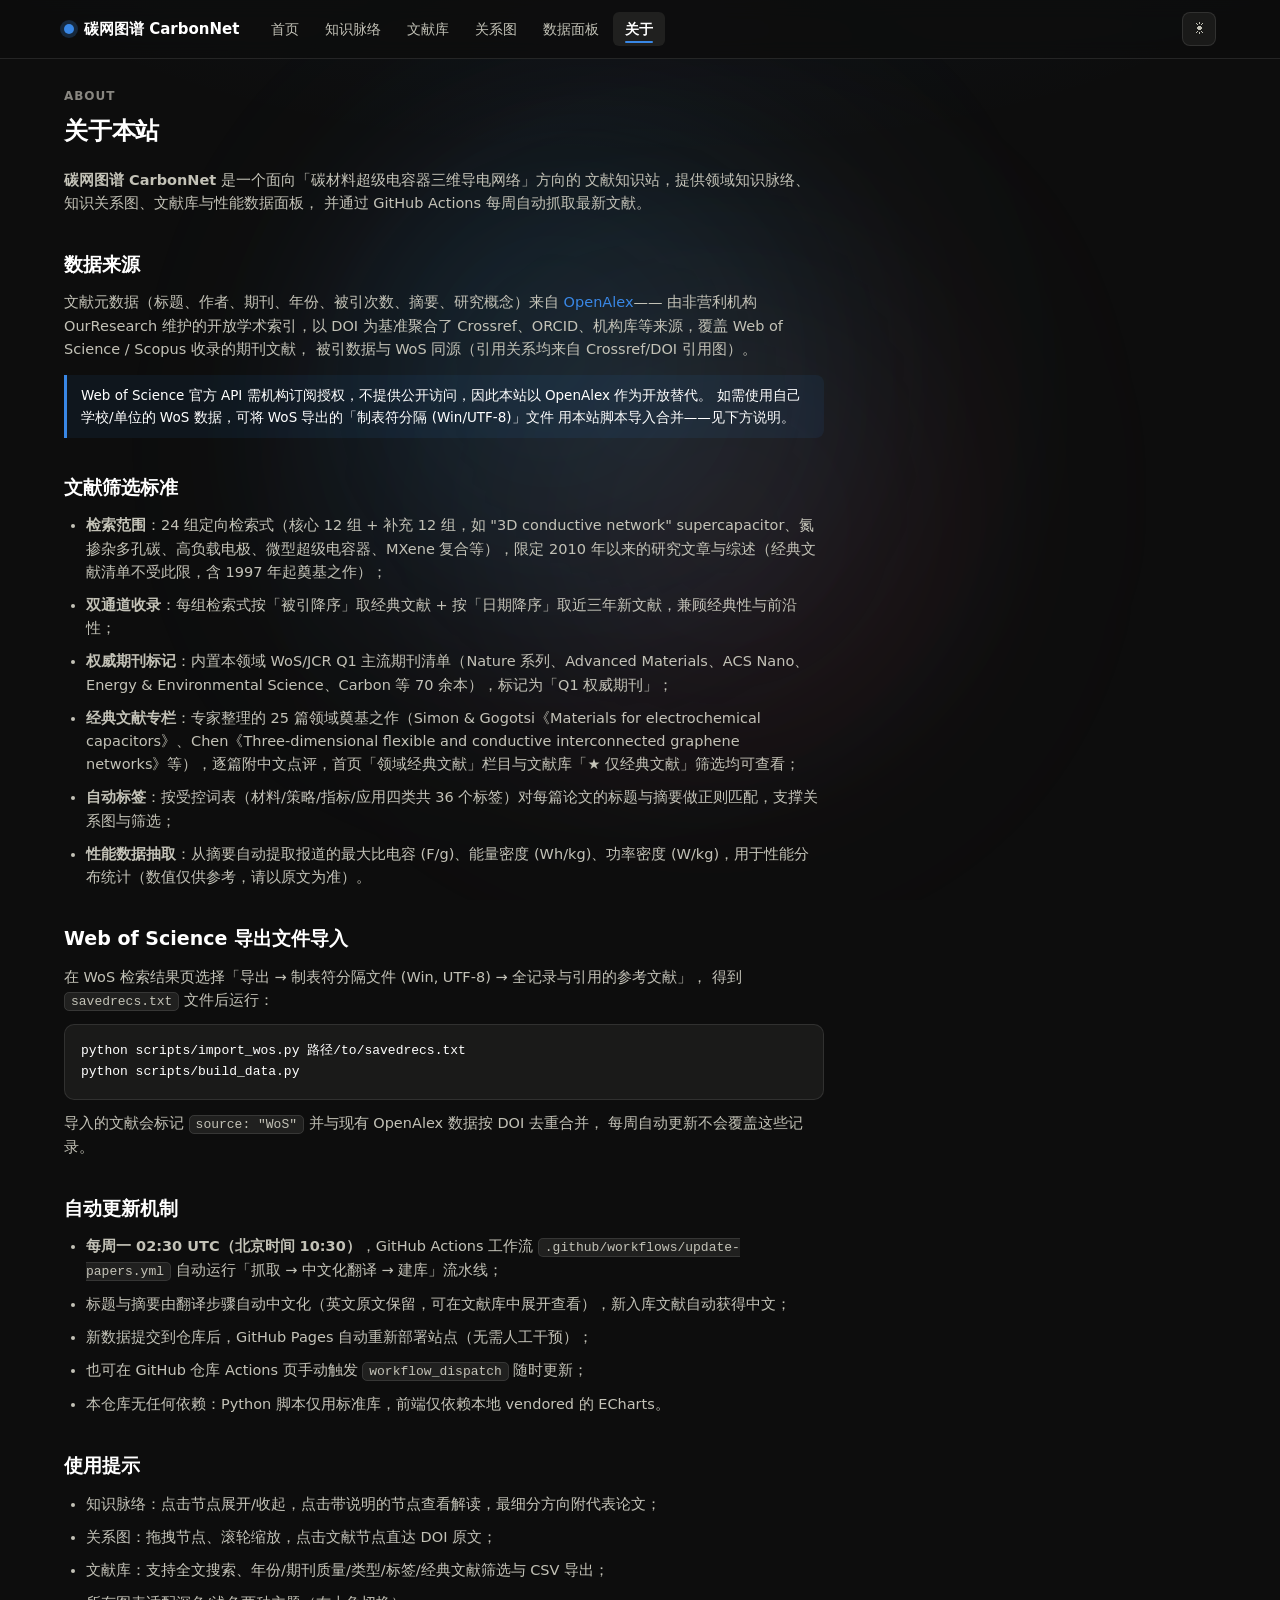
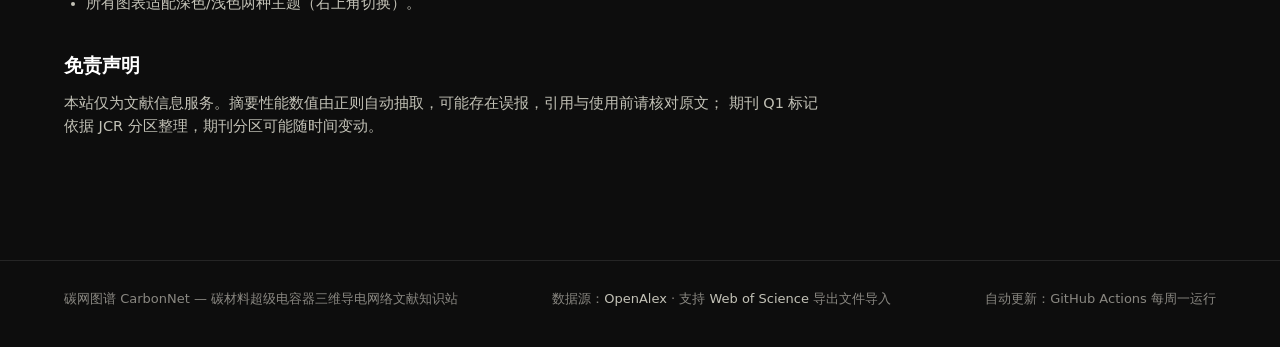
==== about.html @ 8c656de4 "关系图拖拽流畅化 + 卡片悬浮跟随动效（v=4） - graph: 关闭更新过渡动画、高分屏 DPR 上限 1.75、拖拽时暂停   背景光斑动画并提高力导向阻尼，消除拖拽迟滞 - 卡片（导航/论文/" ====
<!DOCTYPE html>
<html lang="zh-CN" data-theme="dark">
<head>
  <meta charset="UTF-8">
  <meta name="viewport" content="width=device-width, initial-scale=1.0">
  <title>关于 · 碳网图谱 CarbonNet</title>
  <meta name="description" content="碳网图谱数据来源、文献筛选标准、Web of Science 导入方法与自动更新机制说明。">
  <link rel="stylesheet" href="assets/css/style.css?v=4">
  <link rel="icon" href="data:image/svg+xml,<svg xmlns='http://www.w3.org/2000/svg' viewBox='0 0 100 100'><circle cx='50' cy='50' r='42' fill='%233987e5'/><circle cx='30' cy='38' r='10' fill='%23fff'/><circle cx='62' cy='58' r='10' fill='%23fff'/></svg>">
</head>
<body data-page="about">

  <main class="container">
    <section class="section" style="padding-top:28px">
      <div class="prose">
        <h1 class="section-title" style="font-size:24px;margin-bottom:18px"><span class="kicker">About</span>关于本站</h1>

        <p>
          <strong>碳网图谱 CarbonNet</strong> 是一个面向「碳材料超级电容器三维导电网络」方向的
          文献知识站，提供领域知识脉络、知识关系图、文献库与性能数据面板，
          并通过 GitHub Actions 每周自动抓取最新文献。
        </p>

        <h2>数据来源</h2>
        <p>
          文献元数据（标题、作者、期刊、年份、被引次数、摘要、研究概念）来自
          <a href="https://openalex.org" target="_blank" rel="noopener">OpenAlex</a>——
          由非营利机构 OurResearch 维护的开放学术索引，以 DOI 为基准聚合了
          Crossref、ORCID、机构库等来源，覆盖 Web of Science / Scopus 收录的期刊文献，
          被引数据与 WoS 同源（引用关系均来自 Crossref/DOI 引用图）。
        </p>
        <div class="note">
          Web of Science 官方 API 需机构订阅授权，不提供公开访问，因此本站以 OpenAlex 作为开放替代。
          如需使用自己学校/单位的 WoS 数据，可将 WoS 导出的「制表符分隔 (Win/UTF-8)」文件
          用本站脚本导入合并——见下方说明。
        </div>

        <h2>文献筛选标准</h2>
        <ul>
          <li><strong>检索范围</strong>：24 组定向检索式（核心 12 组 + 补充 12 组，如 "3D conductive network" supercapacitor、氮掺杂多孔碳、高负载电极、微型超级电容器、MXene 复合等），限定 2010 年以来的研究文章与综述（经典文献清单不受此限，含 1997 年起奠基之作）；</li>
          <li><strong>双通道收录</strong>：每组检索式按「被引降序」取经典文献 + 按「日期降序」取近三年新文献，兼顾经典性与前沿性；</li>
          <li><strong>权威期刊标记</strong>：内置本领域 WoS/JCR Q1 主流期刊清单（Nature 系列、Advanced Materials、ACS Nano、Energy & Environmental Science、Carbon 等 70 余本），标记为「Q1 权威期刊」；</li>
          <li><strong>经典文献专栏</strong>：专家整理的 25 篇领域奠基之作（Simon &amp; Gogotsi《Materials for electrochemical capacitors》、Chen《Three-dimensional flexible and conductive interconnected graphene networks》等），逐篇附中文点评，首页「领域经典文献」栏目与文献库「★ 仅经典文献」筛选均可查看；</li>
          <li><strong>自动标签</strong>：按受控词表（材料/策略/指标/应用四类共 36 个标签）对每篇论文的标题与摘要做正则匹配，支撑关系图与筛选；</li>
          <li><strong>性能数据抽取</strong>：从摘要自动提取报道的最大比电容 (F/g)、能量密度 (Wh/kg)、功率密度 (W/kg)，用于性能分布统计（数值仅供参考，请以原文为准）。</li>
        </ul>

        <h2>Web of Science 导出文件导入</h2>
        <p>
          在 WoS 检索结果页选择「导出 → 制表符分隔文件 (Win, UTF-8) → 全记录与引用的参考文献」，
          得到 <code>savedrecs.txt</code> 文件后运行：
        </p>
        <pre><code>python scripts/import_wos.py 路径/to/savedrecs.txt
python scripts/build_data.py</code></pre>
        <p>
          导入的文献会标记 <code>source: "WoS"</code> 并与现有 OpenAlex 数据按 DOI 去重合并，
          每周自动更新不会覆盖这些记录。
        </p>

        <h2>自动更新机制</h2>
        <ul>
          <li><strong>每周一 02:30 UTC（北京时间 10:30）</strong>，GitHub Actions 工作流
            <code>.github/workflows/update-papers.yml</code> 自动运行「抓取 → 中文化翻译 → 建库」流水线；</li>
          <li>标题与摘要由翻译步骤自动中文化（英文原文保留，可在文献库中展开查看），新入库文献自动获得中文；</li>
          <li>新数据提交到仓库后，GitHub Pages 自动重新部署站点（无需人工干预）；</li>
          <li>也可在 GitHub 仓库 Actions 页手动触发 <code>workflow_dispatch</code> 随时更新；</li>
          <li>本仓库无任何依赖：Python 脚本仅用标准库，前端仅依赖本地 vendored 的 ECharts。</li>
        </ul>

        <h2>使用提示</h2>
        <ul>
          <li>知识脉络：点击节点展开/收起，点击带说明的节点查看解读，最细分方向附代表论文；</li>
          <li>关系图：拖拽节点、滚轮缩放，点击文献节点直达 DOI 原文；</li>
          <li>文献库：支持全文搜索、年份/期刊质量/类型/标签/经典文献筛选与 CSV 导出；</li>
          <li>所有图表适配深色/浅色两种主题（右上角切换）。</li>
        </ul>

        <h2>免责声明</h2>
        <p>
          本站仅为文献信息服务。摘要性能数值由正则自动抽取，可能存在误报，引用与使用前请核对原文；
          期刊 Q1 标记依据 JCR 分区整理，期刊分区可能随时间变动。
        </p>
      </div>
    </section>
  </main>

  <script src="assets/vendor/echarts.min.js"></script>
  <script src="assets/js/site.js?v=4"></script>
</body>
</html>
---- assets/css/style.css ----
/* ============================================================
   碳材料超级电容器三维导电网络 · 设计系统
   令牌来源：dataviz skill 参考调色板（已验证 CVD/对比度达标）
   ============================================================ */

:root,
:root[data-theme="dark"] {
  color-scheme: dark;
  /* 表面与墨水 */
  --page: #0d0d0d;
  --surface-1: #1a1a19;
  --surface-2: #20201f;
  --ink: #ffffff;
  --ink-2: #c3c2b7;
  --muted: #898781;
  --grid: #2c2c2a;
  --baseline: #383835;
  --border: rgba(255, 255, 255, 0.10);
  --border-strong: rgba(255, 255, 255, 0.16);
  /* 分类色（8 槽，深色列） */
  --s1: #3987e5; --s2: #d95926; --s3: #199e70; --s4: #c98500;
  --s5: #d55181; --s6: #008300; --s7: #9085e9; --s8: #e66767;
  /* 顺序色阶（蓝，深色模式浅=小值） */
  --seq-100: #cde2fb; --seq-250: #86b6ef; --seq-300: #6da7ec;
  --seq-350: #5598e7; --seq-400: #3987e5; --seq-500: #256abf;
  --seq-600: #184f95; --seq-700: #0d366b;
  /* 状态色 */
  --good: #0ca30c; --warning: #fab219; --serious: #ec835a; --critical: #d03b3b;
  --delta-up: #0ca30c;
  /* 强调（琥珀，用于 hero 点缀） */
  --accent: #eda100;
}

:root[data-theme="light"] {
  color-scheme: light;
  --page: #f9f9f7;
  --surface-1: #fcfcfb;
  --surface-2: #f1f1ee;
  --ink: #0b0b0b;
  --ink-2: #52514e;
  --muted: #6f6e69; /* 深一档保证 4.5:1（原 #898781 仅 3.7:1） */
  --grid: #e1e0d9;
  --baseline: #c3c2b7;
  --border: rgba(11, 11, 11, 0.10);
  --border-strong: rgba(11, 11, 11, 0.18);
  /* 分类色（浅色列） */
  --s1: #2a78d6; --s2: #eb6834; --s3: #1baf7a; --s4: #eda100;
  --s5: #e87ba4; --s6: #008300; --s7: #4a3aa7; --s8: #e34948;
  /* 顺序色阶（蓝，浅色模式浅=小值） */
  --seq-100: #cde2fb; --seq-250: #86b6ef; --seq-300: #6da7ec;
  --seq-350: #5598e7; --seq-400: #2a78d6; --seq-500: #256abf;
  --seq-600: #184f95; --seq-700: #0d366b;
  /* 状态色（固定不换） */
  --good: #0ca30c; --warning: #fab219; --serious: #ec835a; --critical: #d03b3b;
  --delta-up: #006300;
  --accent: #eda100;
}

/* ---------- 基础 ---------- */
* { box-sizing: border-box; margin: 0; padding: 0; }

html { scroll-behavior: smooth; }

body {
  font-family: system-ui, -apple-system, "Segoe UI", "Microsoft YaHei",
    "PingFang SC", "Noto Sans SC", sans-serif;
  background: var(--page);
  color: var(--ink);
  line-height: 1.6;
  font-size: 15px;
  -webkit-font-smoothing: antialiased;
  /* 顶部氛围光晕 */
  background-image: radial-gradient(1100px 480px at 50% -180px,
    color-mix(in srgb, var(--s1) 8%, transparent), transparent 70%);
  background-repeat: no-repeat;
}

a { color: var(--s1); text-decoration: none; }
a:hover { text-decoration: underline; }

.container { max-width: 1200px; margin: 0 auto; padding: 0 24px; }

/* ---------- 顶栏 ---------- */
.site-header {
  position: sticky; top: 0; z-index: 100;
  background: color-mix(in srgb, var(--page) 86%, transparent);
  backdrop-filter: blur(10px);
  border-bottom: 1px solid var(--border);
}
.header-inner {
  max-width: 1200px; margin: 0 auto; padding: 0 24px;
  display: flex; align-items: center; gap: 20px; height: 58px;
}
.brand {
  display: flex; align-items: center; gap: 10px;
  font-weight: 600; font-size: 15px; color: var(--ink);
  white-space: nowrap;
}
.brand:hover { text-decoration: none; }
.brand-dot {
  width: 10px; height: 10px; border-radius: 50%;
  background: var(--s1);
  box-shadow: 0 0 0 4px color-mix(in srgb, var(--s1) 22%, transparent);
}
.nav { display: flex; gap: 2px; flex: 1; }
.nav a {
  padding: 6px 12px; border-radius: 6px;
  color: var(--ink-2); font-size: 14px; white-space: nowrap;
  transition: background .15s ease, color .15s ease;
}
.nav a:hover { background: var(--surface-2); color: var(--ink); text-decoration: none; }
.nav a.active { color: var(--ink); background: var(--surface-2); font-weight: 600; }
.theme-btn {
  flex-shrink: 0; width: 34px; height: 34px; border-radius: 8px;
  border: 1px solid var(--border); background: var(--surface-1);
  color: var(--ink-2); cursor: pointer; font-size: 16px; line-height: 1;
  transition: transform .25s ease, border-color .15s ease, color .15s ease;
}
.theme-btn:hover { border-color: var(--border-strong); color: var(--ink); }
.theme-btn:active { transform: rotate(90deg) scale(0.92); }

/* ---------- 页脚 ---------- */
.site-footer {
  margin-top: 72px; padding: 28px 0 40px;
  border-top: 1px solid var(--border);
  color: var(--muted); font-size: 13px;
}
.site-footer .container { display: flex; flex-wrap: wrap; gap: 12px 32px; justify-content: space-between; }
.site-footer a { color: var(--ink-2); }

/* ---------- Hero ---------- */
.hero { position: relative; padding: 72px 0 40px; }
/* 背景粒子网络画布（"碳网"意象），垫在内容之下 */
#hero-canvas {
  position: absolute; inset: 0; width: 100%; height: 100%;
  pointer-events: none; opacity: 0.6;
}
:root[data-theme="light"] #hero-canvas { opacity: 0.45; }
.hero > :not(#hero-canvas) { position: relative; z-index: 1; }
.hero-eyebrow {
  display: inline-flex; align-items: center; gap: 8px;
  font-size: 13px; color: var(--s1);
  border: 1px solid color-mix(in srgb, var(--s1) 35%, transparent);
  border-radius: 999px; padding: 4px 14px; margin-bottom: 20px;
}
.hero h1 {
  font-size: clamp(30px, 5vw, 46px);
  font-weight: 700; line-height: 1.25; letter-spacing: -0.01em;
  max-width: 860px;
}
.hero h1 .accent { color: var(--s1); }
.hero-sub {
  margin-top: 18px; max-width: 720px;
  color: var(--ink-2); font-size: 16px;
}
.hero-actions { margin-top: 28px; display: flex; gap: 12px; flex-wrap: wrap; }
.updated-at { color: var(--muted); font-size: 13px; margin-top: 22px; }

/* ---------- 按钮 ---------- */
.btn {
  display: inline-flex; align-items: center; gap: 8px;
  padding: 9px 18px; border-radius: 8px; font-size: 14px; font-weight: 500;
  border: 1px solid var(--border-strong); background: var(--surface-1);
  color: var(--ink); cursor: pointer;
  transition: background .15s ease, border-color .15s ease,
    transform .15s ease, box-shadow .2s ease;
}
.btn:hover { background: var(--surface-2); text-decoration: none; transform: translateY(-1px); }
.btn:active { transform: translateY(0); }
.btn-primary { background: var(--s1); border-color: var(--s1); color: #fff; }
.btn-primary:hover {
  background: color-mix(in srgb, var(--s1) 88%, #000);
  box-shadow: 0 6px 18px -6px color-mix(in srgb, var(--s1) 55%, transparent);
}

/* ---------- 布局 ---------- */
.section { padding: 40px 0; }
.section-head { display: flex; align-items: baseline; justify-content: space-between; gap: 16px; margin-bottom: 18px; flex-wrap: wrap; }
.section-title { font-size: 20px; font-weight: 700; letter-spacing: -0.01em; }
.section-title .kicker {
  display: block; font-size: 12px; font-weight: 600; letter-spacing: 0.08em;
  text-transform: uppercase; color: var(--muted); margin-bottom: 6px;
}
.section-note { color: var(--muted); font-size: 13px; }
.grid-2 { display: grid; grid-template-columns: repeat(2, 1fr); gap: 20px; }
.grid-3 { display: grid; grid-template-columns: repeat(3, 1fr); gap: 20px; }
@media (max-width: 900px) { .grid-2, .grid-3 { grid-template-columns: 1fr; } }

/* ---------- 卡片 ---------- */
.card {
  background: var(--surface-1);
  border: 1px solid var(--border);
  border-radius: 10px;
  padding: 22px;
  transition: transform .18s ease, border-color .18s ease, box-shadow .22s ease;
}
.card:hover {
  border-color: var(--border-strong);
  transform: translateY(-3px);
  box-shadow: 0 10px 28px -14px rgba(0, 0, 0, 0.45);
}
:root[data-theme="light"] .card:hover {
  box-shadow: 0 10px 28px -16px rgba(11, 11, 11, 0.2);
}
.card h3 { font-size: 16px; font-weight: 600; margin-bottom: 8px; }
.card p { color: var(--ink-2); font-size: 14px; }

/* ---------- KPI 统计块 ---------- */
.kpi-row { display: grid; grid-template-columns: repeat(4, 1fr); gap: 16px; }
@media (max-width: 900px) { .kpi-row { grid-template-columns: repeat(2, 1fr); } }
.kpi {
  background: var(--surface-1);
  border: 1px solid var(--border);
  border-radius: 10px; padding: 18px 20px;
  transition: transform .18s ease, border-color .18s ease, box-shadow .22s ease;
}
.kpi:hover {
  border-color: var(--border-strong);
  transform: translateY(-3px);
  box-shadow: 0 10px 28px -14px rgba(0, 0, 0, 0.45);
}
:root[data-theme="light"] .kpi:hover {
  box-shadow: 0 10px 28px -16px rgba(11, 11, 11, 0.2);
}
.kpi-label { font-size: 12.5px; color: var(--muted); }
.kpi-value {
  font-size: 30px; font-weight: 650; letter-spacing: -0.02em;
  margin-top: 6px; font-variant-numeric: tabular-nums;
}
.kpi-delta { font-size: 12.5px; color: var(--muted); margin-top: 4px; }

/* ---------- 徽章 / 标签 ---------- */
.badge {
  display: inline-flex; align-items: center; gap: 6px;
  font-size: 12px; font-weight: 500;
  border-radius: 6px; padding: 2px 8px;
  border: 1px solid var(--border); color: var(--ink-2);
  white-space: nowrap;
}
.badge-q1 { color: var(--good); border-color: color-mix(in srgb, var(--good) 40%, transparent); }
.badge-review { color: var(--s5); border-color: color-mix(in srgb, var(--s5) 40%, transparent); }
.badge-oa { color: var(--s3); border-color: color-mix(in srgb, var(--s3) 40%, transparent); }
.tag {
  display: inline-flex; align-items: center;
  font-size: 12px; border-radius: 999px;
  padding: 2px 10px; margin: 0 4px 4px 0;
  border: 1px solid var(--border); color: var(--ink-2);
  cursor: pointer;
}
.tag:hover { border-color: var(--border-strong); color: var(--ink); }
.tag-dot { width: 7px; height: 7px; border-radius: 50%; margin-right: 6px; flex-shrink: 0; }

/* ---------- 表格 ---------- */
.table-wrap { overflow-x: auto; }
table.data-table {
  width: 100%; border-collapse: collapse; font-size: 13.5px;
}
.data-table th {
  text-align: left; font-weight: 600; color: var(--muted);
  font-size: 12px; text-transform: uppercase; letter-spacing: 0.05em;
  padding: 10px 12px; border-bottom: 1px solid var(--baseline);
  white-space: nowrap;
}
.data-table td {
  padding: 11px 12px; border-bottom: 1px solid var(--grid);
  vertical-align: top;
}
.data-table tr:hover td { background: var(--surface-2); }
.data-table .num { font-variant-numeric: tabular-nums; text-align: right; white-space: nowrap; }
.data-table th.num { text-align: right; }
.sortable { cursor: pointer; user-select: none; }
.sortable:hover { color: var(--ink); }
.sortable .arrow { font-size: 10px; color: var(--s1); }

/* ---------- 筛选行 ---------- */
.filter-row {
  display: flex; flex-wrap: wrap; gap: 10px; align-items: center;
  padding: 14px 16px; margin-bottom: 18px;
  background: var(--surface-1); border: 1px solid var(--border); border-radius: 10px;
}
.filter-row input[type="search"], .filter-row select {
  background: var(--surface-2); color: var(--ink);
  border: 1px solid var(--border); border-radius: 8px;
  padding: 8px 12px; font-size: 14px; font-family: inherit;
}
.filter-row input[type="search"] { min-width: 220px; flex: 1; }
.filter-row select { cursor: pointer; }
.filter-row input:focus, .filter-row select:focus {
  outline: 2px solid color-mix(in srgb, var(--s1) 55%, transparent);
  outline-offset: 1px; border-color: transparent;
}
.filter-count { color: var(--muted); font-size: 13px; margin-left: auto; }

/* ---------- 论文卡片 ---------- */
.paper-card {
  background: var(--surface-1);
  border: 1px solid var(--border);
  border-radius: 10px; padding: 18px 20px;
  animation: fade-up .5s cubic-bezier(.22,.61,.36,1) both;
  transition: transform .18s ease, border-color .18s ease, box-shadow .22s ease;
}
.paper-card:hover {
  border-color: var(--border-strong);
  transform: translateY(-2px);
  box-shadow: 0 10px 28px -14px rgba(0, 0, 0, 0.45);
}
:root[data-theme="light"] .paper-card:hover {
  box-shadow: 0 10px 28px -16px rgba(11, 11, 11, 0.2);
}
.paper-card + .paper-card { margin-top: 14px; }
.paper-title { font-size: 15.5px; font-weight: 600; line-height: 1.45; }
.paper-title a { color: var(--ink); }
.paper-title a:hover { color: var(--s1); }
.paper-meta {
  display: flex; flex-wrap: wrap; gap: 6px 16px; align-items: center;
  margin-top: 8px; color: var(--muted); font-size: 13px;
}
.paper-abstract {
  margin-top: 10px; color: var(--ink-2); font-size: 13.5px;
  display: -webkit-box; -webkit-line-clamp: 2; -webkit-box-orient: vertical; overflow: hidden;
}
.paper-tags { margin-top: 10px; }

/* ---------- 经典文献卡片 ---------- */
.badge-classic { color: var(--s4); border-color: color-mix(in srgb, var(--s4) 40%, transparent); }
.classic-card {
  background: var(--surface-1);
  border: 1px solid var(--border);
  border-left: 3px solid var(--s4);
  border-radius: 10px; padding: 16px 18px;
  display: flex; flex-direction: column; gap: 8px;
  animation: fade-up .5s cubic-bezier(.22,.61,.36,1) both;
  transition: transform .18s ease, border-color .18s ease, box-shadow .22s ease;
}
.classic-card:hover {
  border-color: var(--border-strong);
  transform: translateY(-2px);
  box-shadow: 0 10px 28px -14px rgba(0, 0, 0, 0.45);
}
:root[data-theme="light"] .classic-card:hover {
  box-shadow: 0 10px 28px -16px rgba(11, 11, 11, 0.2);
}
.classic-note {
  color: var(--ink-2); font-size: 13px; line-height: 1.7;
}
.classic-note .cite {
  color: var(--muted); font-size: 12.5px; margin-top: 4px;
  font-variant-numeric: tabular-nums;
}

/* 窄屏：导航可横向滚动，避免挤压溢出 */
@media (max-width: 720px) {
  .header-inner { gap: 10px; }
  .nav { overflow-x: auto; -webkit-overflow-scrolling: touch; scrollbar-width: none; }
  .nav::-webkit-scrollbar { display: none; }
  .brand span.brand-text { display: none; }
}

/* ---------- 入场动效（site.js 按视口位置添加对应类） ---------- */
@keyframes fade-up {
  from { opacity: 0; transform: translateY(16px); }
  to   { opacity: 1; transform: translateY(0); }
}
.fade-up { animation: fade-up .6s cubic-bezier(.22,.61,.36,1) both; }
/* 首屏外元素：滚动进入时淡入 */
.io-hide { opacity: 0; transform: translateY(16px); }
.io-in {
  opacity: 1; transform: translateY(0);
  transition: opacity .55s cubic-bezier(.22,.61,.36,1),
              transform .55s cubic-bezier(.22,.61,.36,1);
}
/* 品牌圆点呼吸光晕 */
@keyframes brand-pulse {
  0%, 100% { box-shadow: 0 0 0 4px color-mix(in srgb, var(--s1) 22%, transparent); }
  50%      { box-shadow: 0 0 0 7px color-mix(in srgb, var(--s1) 10%, transparent); }
}
.brand-dot { animation: brand-pulse 3.2s ease-in-out infinite; }

/* 减少动效偏好：禁用图表动画 */
@media (prefers-reduced-motion: reduce) {
  * { animation-duration: 0.01ms !important; transition-duration: 0.01ms !important; }
}

/* ---------- 图表容器 ---------- */
.chart { width: 100%; }
.chart-lg { height: 560px; }
.chart-md { height: 380px; }
.chart-sm { height: 280px; }
.chart-card {
  background: var(--surface-1);
  border: 1px solid var(--border); border-radius: 10px;
  padding: 18px 20px 12px;
}
.chart-card .chart-title { font-size: 15px; font-weight: 600; margin-bottom: 4px; }
.chart-card .chart-sub { color: var(--muted); font-size: 12.5px; margin-bottom: 10px; }
.chart-card .chart-note { color: var(--muted); font-size: 12px; padding-top: 8px; border-top: 1px solid var(--grid); margin-top: 8px; }

/* ---------- 知识脉络页 ---------- */
.mindmap-wrap {
  position: relative;
  background: var(--surface-1);
  border: 1px solid var(--border); border-radius: 10px;
  overflow: hidden;
}
#mindmap { width: 100%; height: calc(100vh - 220px); min-height: 560px; }
.mindmap-hint {
  position: absolute; left: 14px; bottom: 12px;
  color: var(--muted); font-size: 12px; pointer-events: none;
}
.node-detail-panel {
  position: absolute; right: 14px; top: 14px; width: 340px; max-width: 82%;
  max-height: calc(100% - 28px); overflow-y: auto;
  background: color-mix(in srgb, var(--surface-1) 92%, transparent);
  backdrop-filter: blur(8px);
  border: 1px solid var(--border-strong); border-radius: 10px;
  padding: 16px; font-size: 13.5px; display: none;
  animation: fade-up .28s cubic-bezier(.22,.61,.36,1) both;
}
.node-detail-panel h4 { font-size: 15px; margin-bottom: 2px; }
.node-detail-panel .en { color: var(--s1); font-size: 12.5px; margin-bottom: 8px; }
.node-detail-panel p { color: var(--ink-2); }
.detail-heading {
  font-size: 12px; font-weight: 700; letter-spacing: .05em;
  color: var(--muted); margin: 12px 0 8px;
  border-top: 1px solid var(--grid); padding-top: 10px;
}
.detail-paper + .detail-paper { margin-top: 10px; }
.detail-paper a {
  display: block; color: var(--ink); font-size: 13px;
  line-height: 1.5; font-weight: 500;
}
.detail-paper a:hover { color: var(--s1); }
.detail-paper-meta {
  color: var(--muted); font-size: 12px; margin-top: 2px;
  font-variant-numeric: tabular-nums;
}

/* ---------- 关于页 ---------- */
.prose { max-width: 760px; }
.prose h2 { font-size: 19px; margin: 34px 0 12px; }
.prose p, .prose li { color: var(--ink-2); font-size: 14.5px; margin-bottom: 10px; }
.prose ul, .prose ol { padding-left: 22px; }
.prose code {
  font-family: ui-monospace, "Cascadia Code", Consolas, monospace;
  font-size: 13px; background: var(--surface-2);
  border: 1px solid var(--border); border-radius: 5px; padding: 1px 6px;
}
.prose pre {
  background: var(--surface-1); border: 1px solid var(--border);
  border-radius: 10px; padding: 16px; overflow-x: auto;
  font-size: 13px; margin: 12px 0;
}
.prose pre code { background: none; border: none; padding: 0; }
.prose .note {
  border-left: 3px solid var(--s1); padding: 10px 14px;
  background: color-mix(in srgb, var(--s1) 8%, transparent);
  border-radius: 0 8px 8px 0; font-size: 13.5px; margin: 14px 0;
}

/* ---------- 其他 ---------- */
.pagination { display: flex; gap: 8px; justify-content: center; margin-top: 24px; flex-wrap: wrap; }
.pagination button {
  min-width: 36px; padding: 7px 12px; border-radius: 8px; font-size: 14px;
  border: 1px solid var(--border); background: var(--surface-1);
  color: var(--ink); cursor: pointer;
}
.pagination button.active { background: var(--s1); border-color: var(--s1); color: #fff; }
.pagination button:disabled { opacity: 0.4; cursor: default; }
.pagination button:not(:disabled):hover { background: var(--surface-2); }
.pagination button.active:hover { background: var(--s1); }

.empty-state { text-align: center; color: var(--muted); padding: 48px 0; }

.hidden { display: none !important; }
.muted { color: var(--muted); }
.mt-8 { margin-top: 8px; } .mt-16 { margin-top: 16px; } .mt-24 { margin-top: 24px; }

::selection { background: color-mix(in srgb, var(--s1) 35%, transparent); }

/* 滚动条 */
::-webkit-scrollbar { width: 10px; height: 10px; }
::-webkit-scrollbar-thumb { background: var(--baseline); border-radius: 6px; }
::-webkit-scrollbar-track { background: transparent; }

/* ---------- AI 文献助手 ---------- */
.ai-panel {
  background: var(--surface-1);
  border: 1px solid var(--border);
  border-radius: 10px;
  margin-bottom: 18px;
  overflow: hidden;
}
.ai-head {
  display: flex; align-items: center; gap: 10px; flex-wrap: wrap;
  padding: 14px 18px;
}
.ai-title { font-weight: 650; font-size: 15px; letter-spacing: -0.01em; }
.ai-status { color: var(--muted); font-size: 12.5px; }
.ai-settings-box {
  padding: 14px 18px; background: var(--surface-2);
  border-bottom: 1px solid var(--border);
}
.ai-settings-row { display: flex; gap: 10px; flex-wrap: wrap; align-items: center; }
.ai-settings-box label { font-size: 13px; color: var(--ink-2); }
.ai-settings-box input[type="password"], .ai-settings-box input[type="text"], .ai-settings-box select {
  background: var(--surface-1); color: var(--ink);
  border: 1px solid var(--border); border-radius: 8px;
  padding: 8px 12px; font-size: 13.5px; font-family: inherit;
}
.ai-settings-box input[type="password"] { flex: 1; min-width: 260px; }
.ai-settings-box input[type="text"] { flex: 1; min-width: 220px; }
.ai-settings-box select { cursor: pointer; }
.ai-settings-box input:focus, .ai-settings-box select:focus {
  outline: 2px solid color-mix(in srgb, var(--s1) 55%, transparent);
  outline-offset: 1px; border-color: transparent;
}
.ai-note { font-size: 12.5px; color: var(--muted); margin-top: 10px; line-height: 1.7; }
.ai-note a { color: var(--ink-2); }
.ai-quick { display: flex; gap: 8px; flex-wrap: wrap; padding: 12px 18px 0; }
.ai-quick button {
  font-size: 12.5px; padding: 4px 12px; border-radius: 999px;
  border: 1px solid var(--border); background: transparent;
  color: var(--ink-2); cursor: pointer; font-family: inherit;
  transition: border-color .15s ease, color .15s ease, background .15s ease;
}
.ai-quick button:hover {
  border-color: var(--border-strong); color: var(--ink); background: var(--surface-2);
}
.ai-chat {
  max-height: 440px; overflow-y: auto;
  padding: 16px 18px 8px;
  display: flex; flex-direction: column; gap: 14px;
}
.ai-msg {
  max-width: 88%; padding: 10px 14px; font-size: 14px; line-height: 1.7;
  overflow-wrap: break-word;
}
.ai-msg-user {
  align-self: flex-end;
  background: var(--s1); color: #fff;
  border-radius: 12px 12px 4px 12px;
}
.ai-msg-ai {
  align-self: flex-start;
  background: var(--surface-2); border: 1px solid var(--border);
  border-radius: 12px 12px 12px 4px;
}
.ai-msg-ai p { margin: 0 0 8px; }
.ai-msg-ai p:last-child { margin-bottom: 0; }
.ai-msg-ai ul, .ai-msg-ai ol { margin: 0 0 8px; padding-left: 20px; }
.ai-msg-ai h4 { font-size: 14px; font-weight: 650; margin: 10px 0 6px; }
.ai-msg-ai h5 { font-size: 13.5px; font-weight: 650; margin: 8px 0 4px; }
.ai-thinking {
  color: var(--muted); font-size: 13px;
  animation: ai-pulse 1.4s ease-in-out infinite;
}
@keyframes ai-pulse { 0%, 100% { opacity: 1; } 50% { opacity: 0.45; } }
.cite-ref {
  background: color-mix(in srgb, var(--s1) 16%, transparent);
  color: var(--s1); border: 0; border-radius: 5px;
  padding: 0 5px; margin: 0 1px; font-size: 11.5px; font-weight: 600;
  cursor: pointer; font-family: inherit; vertical-align: 1px;
}
.cite-ref:hover { background: color-mix(in srgb, var(--s1) 30%, transparent); }
.ai-refs { border-top: 1px solid var(--grid); margin-top: 12px; padding-top: 10px; }
.ai-ref-heading { font-size: 12.5px; font-weight: 650; color: var(--muted); margin-bottom: 8px; }
.ai-ref { display: flex; gap: 10px; padding: 8px 10px; border-radius: 8px; }
.ai-ref + .ai-ref { margin-top: 4px; }
.ai-ref-idx {
  flex-shrink: 0; width: 22px; height: 22px; border-radius: 6px;
  background: color-mix(in srgb, var(--s1) 18%, transparent);
  color: var(--s1); font-size: 12px; font-weight: 650;
  display: inline-flex; align-items: center; justify-content: center;
  font-variant-numeric: tabular-nums;
}
.ai-ref.flash { animation: ai-flash 1.2s ease; }
@keyframes ai-flash {
  0%, 100% { background: transparent; }
  25%, 75% { background: color-mix(in srgb, var(--s1) 22%, transparent); }
}
.ai-input-row {
  display: flex; gap: 10px; align-items: center;
  padding: 12px 18px; border-top: 1px solid var(--border);
}
.ai-input {
  flex: 1; background: var(--surface-2); color: var(--ink);
  border: 1px solid var(--border); border-radius: 8px;
  padding: 10px 14px; font-size: 14px; font-family: inherit;
}
.ai-input:focus {
  outline: 2px solid color-mix(in srgb, var(--s1) 55%, transparent);
  outline-offset: 1px; border-color: transparent;
}
@media (max-width: 720px) {
  .ai-msg { max-width: 96%; }
}

/* ============================================================
   流体动效层
   ------------------------------------------------------------
   1) .fluid-bg        全站流体光晕背景（三个缓慢漂移旋转的色斑，
                       仅 transform 动画，合成器友好；JS 注入）
   2) hero 标题流光     重点词流动渐变文字
   3) 卡片光泽扫过      hover 时一道光泽斜向划过（液体质感）
   4) 导航下划线滑动 / 按钮按压回弹
   ============================================================ */

/* ---------- 全站流体光晕背景 ---------- */
.fluid-bg {
  position: fixed; inset: 0; z-index: -1;
  overflow: hidden; pointer-events: none;
}
.fluid-bg i {
  position: absolute; width: 58vmax; height: 58vmax;
  left: 50%; top: 50%; margin: -29vmax 0 0 -29vmax;
  border-radius: 46% 54% 58% 42% / 52% 44% 56% 48%;
  filter: blur(64px);
  will-change: transform;
}
.fluid-bg i:nth-child(1) {
  background: radial-gradient(circle at 38% 38%, var(--s1) 0%, transparent 62%);
  opacity: 0.15;
  animation: fluid-drift-1 34s ease-in-out infinite alternate;
}
.fluid-bg i:nth-child(2) {
  background: radial-gradient(circle at 62% 60%, var(--s5) 0%, transparent 58%);
  opacity: 0.10;
  border-radius: 55% 45% 42% 58% / 44% 56% 44% 56%;
  animation: fluid-drift-2 46s ease-in-out infinite alternate;
  animation-delay: -14s;
}
.fluid-bg i:nth-child(3) {
  background: radial-gradient(circle at 50% 45%, var(--s3) 0%, transparent 60%);
  opacity: 0.09;
  border-radius: 42% 58% 55% 45% / 58% 42% 58% 42%;
  animation: fluid-drift-3 58s ease-in-out infinite alternate;
  animation-delay: -28s;
}
/* 深色下 screen 混合发光；浅色下普通混合、均匀弱化 */
:root[data-theme="dark"] .fluid-bg i { mix-blend-mode: screen; }
:root[data-theme="light"] .fluid-bg i { opacity: 0.18; }

@keyframes fluid-drift-1 {
  0%   { transform: translate3d(-8%, -6%, 0) rotate(0deg)   scale(1); }
  50%  { transform: translate3d(7%, 5%, 0)   rotate(55deg)  scale(1.15); }
  100% { transform: translate3d(-3%, 9%, 0)  rotate(110deg) scale(0.95); }
}
@keyframes fluid-drift-2 {
  0%   { transform: translate3d(6%, 8%, 0)   rotate(0deg)    scale(1.05); }
  50%  { transform: translate3d(-7%, -6%, 0) rotate(-60deg)  scale(0.92); }
  100% { transform: translate3d(4%, -8%, 0)  rotate(-120deg) scale(1.12); }
}
@keyframes fluid-drift-3 {
  0%   { transform: translate3d(-4%, 8%, 0)  rotate(0deg)   scale(0.9); }
  50%  { transform: translate3d(6%, -7%, 0)  rotate(70deg)  scale(1.08); }
  100% { transform: translate3d(-7%, -3%, 0) rotate(140deg) scale(1); }
}

/* ---------- Hero 标题流光（重点词流动渐变） ---------- */
.hero h1 .accent {
  /* 色阶经过中间混色平滑过渡；alternate 往返流动，无循环跳变 */
  background: linear-gradient(105deg,
    var(--s1) 0%,
    color-mix(in srgb, var(--s1) 55%, var(--s7)) 18%,
    var(--s7) 34%,
    color-mix(in srgb, var(--s7) 45%, var(--s5)) 50%,
    var(--s5) 66%,
    color-mix(in srgb, var(--s5) 45%, var(--s1)) 82%,
    var(--s1) 100%);
  background-size: 200% 100%;
  -webkit-background-clip: text;
  background-clip: text;
  -webkit-text-fill-color: transparent;
  color: transparent;
  animation: fluid-text 9s ease-in-out infinite alternate;
}
@keyframes fluid-text {
  from { background-position: 0% 0; }
  to   { background-position: 100% 0; }
}

/* ---------- 卡片光泽扫过（hover 液体质感） ---------- */
a.card, .paper-card, .classic-card {
  position: relative;
  overflow: hidden;
}
a.card::after, .paper-card::after, .classic-card::after {
  content: "";
  position: absolute; inset: -2px;
  background: linear-gradient(115deg,
    transparent 32%,
    color-mix(in srgb, var(--s1) 10%, transparent) 50%,
    transparent 68%);
  transform: translateX(-130%) skewX(-10deg);
  pointer-events: none;
  transition: transform 0.9s cubic-bezier(0.22, 0.61, 0.36, 1);
}
a.card:hover::after, .paper-card:hover::after, .classic-card:hover::after {
  transform: translateX(130%) skewX(-10deg);
}

/* ---------- 卡片悬浮跟随（光标聚光 + 3D 微倾斜） ---------- */
/* --mx/--my/--rx/--ry 由 site.js 随光标写入；聚光跟随光标，卡片向光标方向微倾 */
a.card, .paper-card, .classic-card, .kpi {
  position: relative;
  --mx: 50%; --my: 50%; --rx: 0deg; --ry: 0deg;
}
a.card::before, .paper-card::before, .classic-card::before, .kpi::before {
  content: "";
  position: absolute; inset: 0;
  border-radius: inherit;
  background: radial-gradient(240px circle at var(--mx) var(--my),
    color-mix(in srgb, var(--s1) 13%, transparent), transparent 65%);
  opacity: 0;
  pointer-events: none;
  transition: opacity 0.3s ease;
}
a.card:hover::before, .paper-card:hover::before,
.classic-card:hover::before, .kpi:hover::before {
  opacity: 1;
}
a.card:hover, .paper-card:hover, .classic-card:hover, .kpi:hover {
  /* 保留抬升，叠加光标驱动的微倾斜；.18s 过渡形成流体跟随感 */
  transform: perspective(720px) rotateX(var(--rx)) rotateY(var(--ry)) translateY(-3px);
}
/* 入场动画 fill-mode:both 会持续占住 transform，hover 时移除，倾斜才能生效 */
.paper-card:hover, .classic-card:hover { animation: none; }

/* ---------- 导航下划线滑动 ---------- */
.nav a { position: relative; }
.nav a::after {
  content: "";
  position: absolute; left: 12px; right: 12px; bottom: 3px; height: 2px;
  border-radius: 2px; background: var(--s1);
  transform: scaleX(0); transform-origin: left;
  transition: transform 0.25s cubic-bezier(0.22, 0.61, 0.36, 1);
}
.nav a:hover::after, .nav a.active::after { transform: scaleX(1); }

/* ---------- 按钮按压回弹 ---------- */
.btn:active { transform: translateY(0) scale(0.96); }
.btn-primary {
  transition: background 0.15s ease, border-color 0.15s ease,
    transform 0.15s cubic-bezier(0.34, 1.56, 0.64, 1), box-shadow 0.25s ease;
}
.btn-primary:active { transform: scale(0.96); }
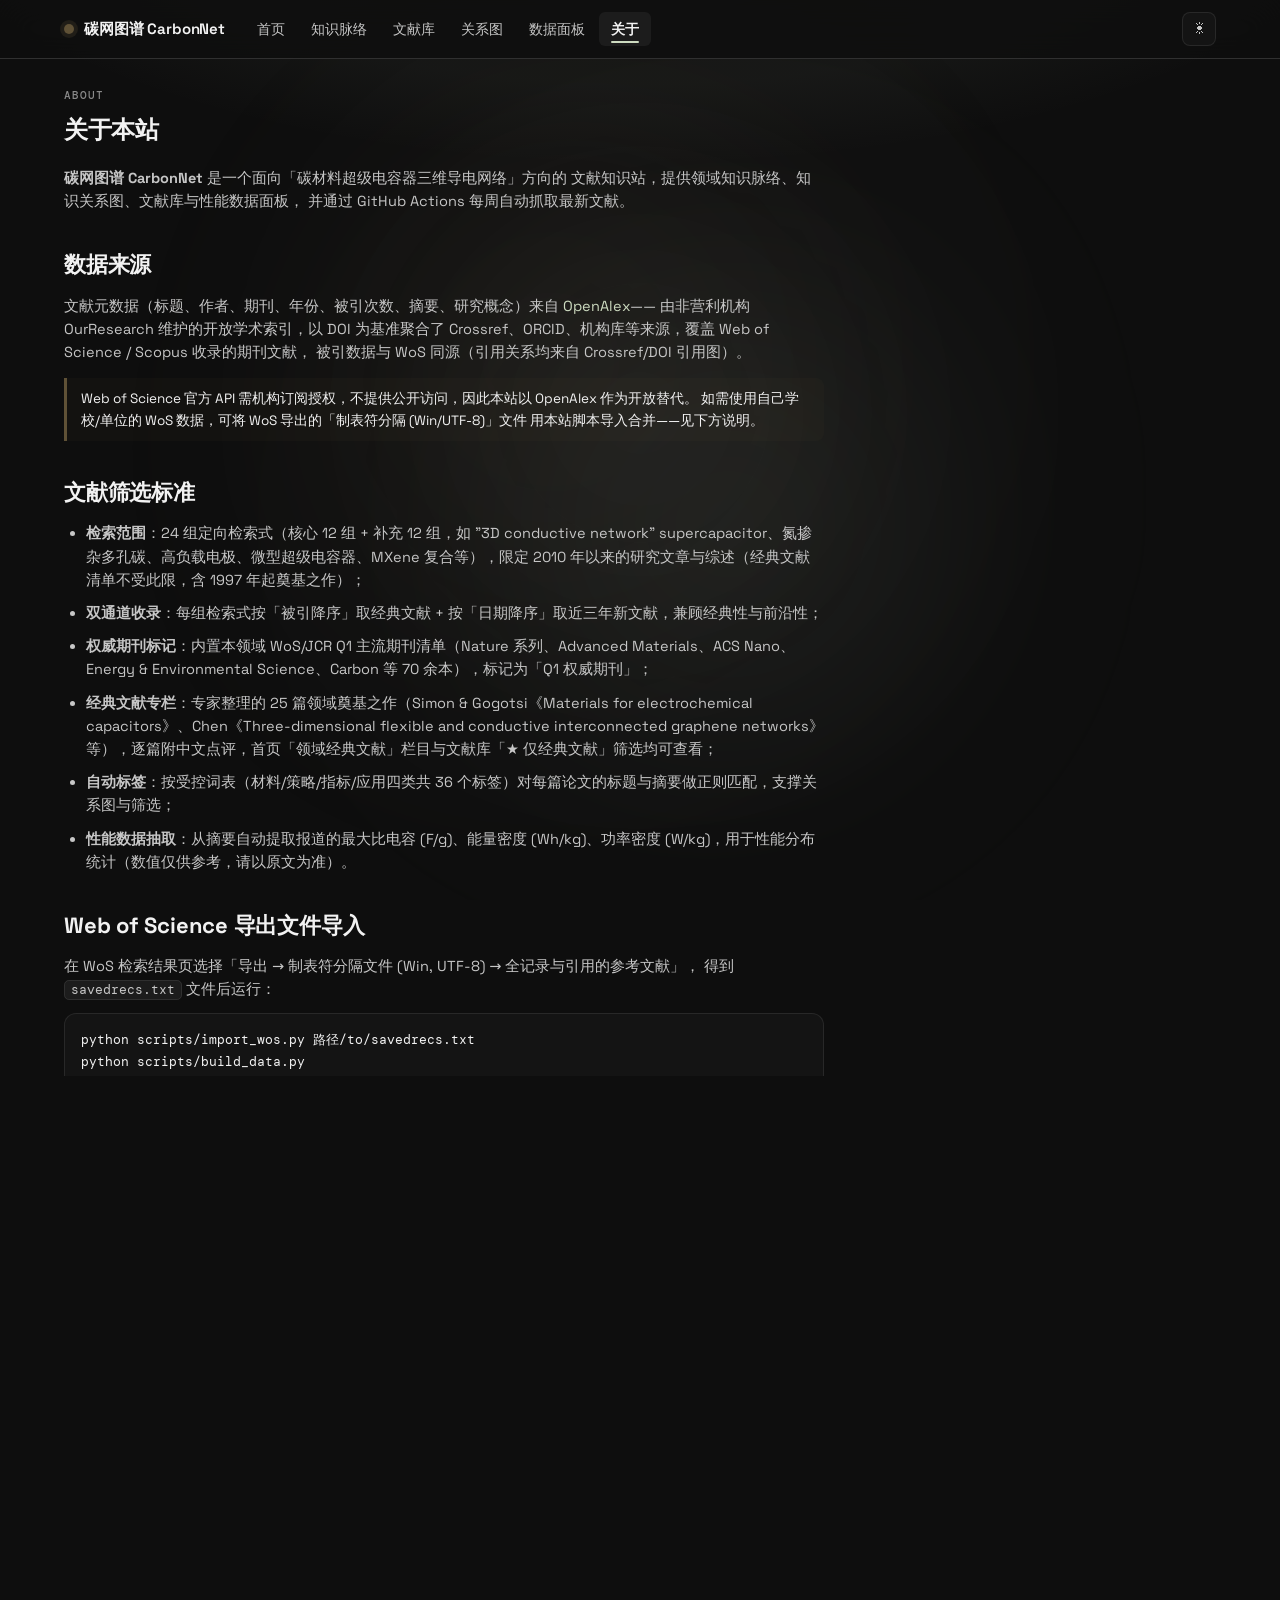
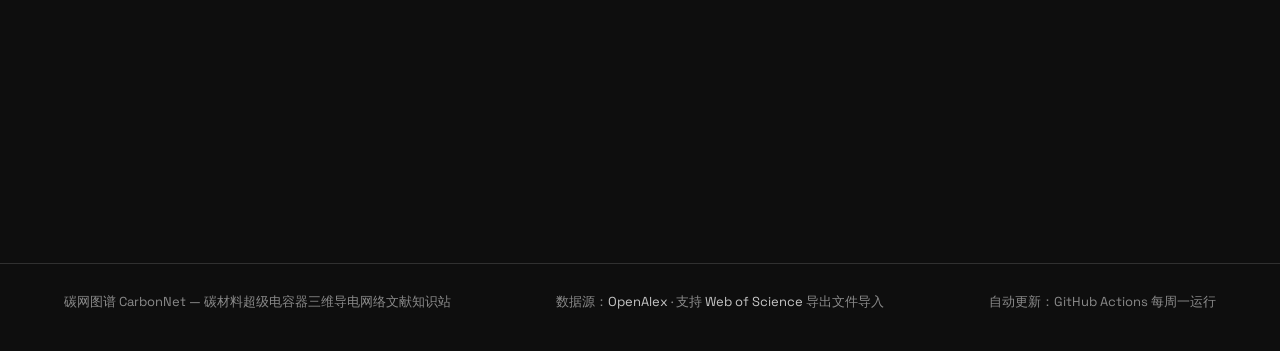
==== commit f66178ee: "redesign: produx.design 风格全站改版 + 首页新增标语带/最新文献/标签云（v=5） - 设计系统重做：近黑编辑式暗色 + 灰阶 + 青铜棕 #5F5136 + 鼠尾草绿 #C" ====
--- a/about.html
+++ b/about.html
@@ -5,8 +5,8 @@
   <meta name="viewport" content="width=device-width, initial-scale=1.0">
   <title>关于 · 碳网图谱 CarbonNet</title>
   <meta name="description" content="碳网图谱数据来源、文献筛选标准、Web of Science 导入方法与自动更新机制说明。">
-  <link rel="stylesheet" href="assets/css/style.css?v=4">
-  <link rel="icon" href="data:image/svg+xml,<svg xmlns='http://www.w3.org/2000/svg' viewBox='0 0 100 100'><circle cx='50' cy='50' r='42' fill='%233987e5'/><circle cx='30' cy='38' r='10' fill='%23fff'/><circle cx='62' cy='58' r='10' fill='%23fff'/></svg>">
+  <link rel="stylesheet" href="assets/css/style.css?v=5">
+  <link rel="icon" href="data:image/svg+xml,<svg xmlns='http://www.w3.org/2000/svg' viewBox='0 0 100 100'><circle cx='50' cy='50' r='42' fill='%235F5136'/><circle cx='30' cy='38' r='10' fill='%23CDDBC0'/><circle cx='62' cy='58' r='10' fill='%23CDDBC0'/></svg>">
 </head>
 <body data-page="about">
 
@@ -85,6 +85,6 @@
   </main>
 
   <script src="assets/vendor/echarts.min.js"></script>
-  <script src="assets/js/site.js?v=4"></script>
+  <script src="assets/js/site.js?v=5"></script>
 </body>
 </html>
--- a/assets/css/style.css
+++ b/assets/css/style.css
@@ -1,59 +1,97 @@
 /* ============================================================
-   碳材料超级电容器三维导电网络 · 设计系统
-   令牌来源：dataviz skill 参考调色板（已验证 CVD/对比度达标）
+   碳网图谱 CarbonNet · 设计系统（produx.design 风格版）
+   ------------------------------------------------------------
+   气质参照 produx.design：近黑编辑式暗色、超大号怪诞体标题、
+   灰阶 + 青铜棕 (#5F5136) + 鼠尾草绿 (#CDDBC0) 点缀、
+   逐词上浮 hero 入场、细边框、17px 毛玻璃顶栏。
+   分类色（s1–s8）仅在图表/标签点中使用，保证数据可读性。
+   字体：Space Grotesk（标题/数字）+ DM Mono（点缀），本地打包。
    ============================================================ */
+
+/* ---------- 本地字体 ---------- */
+@font-face {
+  font-family: "Space Grotesk";
+  src: url("../vendor/fonts/space-grotesk-latin-wght-normal.woff2") format("woff2");
+  font-weight: 300 700;
+  font-style: normal;
+  font-display: swap;
+}
+@font-face {
+  font-family: "DM Mono";
+  src: url("../vendor/fonts/dm-mono-latin-400-normal.woff2") format("woff2");
+  font-weight: 400;
+  font-style: normal;
+  font-display: swap;
+}
+@font-face {
+  font-family: "DM Mono";
+  src: url("../vendor/fonts/dm-mono-latin-500-normal.woff2") format("woff2");
+  font-weight: 500;
+  font-style: normal;
+  font-display: swap;
+}
 
 :root,
 :root[data-theme="dark"] {
   color-scheme: dark;
-  /* 表面与墨水 */
-  --page: #0d0d0d;
-  --surface-1: #1a1a19;
-  --surface-2: #20201f;
-  --ink: #ffffff;
-  --ink-2: #c3c2b7;
-  --muted: #898781;
-  --grid: #2c2c2a;
-  --baseline: #383835;
-  --border: rgba(255, 255, 255, 0.10);
-  --border-strong: rgba(255, 255, 255, 0.16);
-  /* 分类色（8 槽，深色列） */
-  --s1: #3987e5; --s2: #d95926; --s3: #199e70; --s4: #c98500;
-  --s5: #d55181; --s6: #008300; --s7: #9085e9; --s8: #e66767;
-  /* 顺序色阶（蓝，深色模式浅=小值） */
-  --seq-100: #cde2fb; --seq-250: #86b6ef; --seq-300: #6da7ec;
-  --seq-350: #5598e7; --seq-400: #3987e5; --seq-500: #256abf;
-  --seq-600: #184f95; --seq-700: #0d366b;
+  --font-sans: "Space Grotesk", system-ui, -apple-system, "Segoe UI",
+    "Microsoft YaHei", "PingFang SC", "Noto Sans SC", sans-serif;
+  --font-mono: "DM Mono", ui-monospace, "Cascadia Code", Consolas, monospace;
+  /* 表面与墨水（produx 灰阶） */
+  --page: #0e0e0e;
+  --surface-1: #141414;
+  --surface-2: #1c1c1c;
+  --ink: #f2f2f2;
+  --ink-2: #c6c6c6;
+  --muted: #8a8a8a;
+  --grid: #242424;
+  --baseline: #303030;
+  --border: rgba(242, 242, 242, 0.09);
+  --border-strong: rgba(242, 242, 242, 0.17);
+  /* 强调：鼠尾草绿（文字/链接/下划线）+ 青铜棕（填充） */
+  --accent: #cddbc0;
+  --accent-fill: #5f5136;
+  --accent-fill-hover: #6f6040;
+  /* 背景光斑色 */
+  --blob-1: #5f5136; --blob-2: #cddbc0; --blob-3: #6e6e6e;
+  /* 分类色（8 槽，低饱和，仅图表/标签点） */
+  --s1: #6f9bd2; --s2: #cf8f5e; --s3: #5aa88a; --s4: #c8a860;
+  --s5: #c07fa0; --s6: #8fa860; --s7: #918ac6; --s8: #c87f76;
+  /* 顺序色阶（青铜棕明度阶梯，浅=大值） */
+  --seq-100: #ece0c8; --seq-250: #d8c39b; --seq-300: #c6aa77;
+  --seq-350: #b1935c; --seq-400: #9a7c48; --seq-500: #7a6038;
+  --seq-600: #57452c; --seq-700: #372b1d;
   /* 状态色 */
-  --good: #0ca30c; --warning: #fab219; --serious: #ec835a; --critical: #d03b3b;
-  --delta-up: #0ca30c;
-  /* 强调（琥珀，用于 hero 点缀） */
-  --accent: #eda100;
+  --good: #2fbf5f; --warning: #fab219; --serious: #ec835a; --critical: #d03b3b;
+  --delta-up: #2fbf5f;
 }
 
 :root[data-theme="light"] {
   color-scheme: light;
-  --page: #f9f9f7;
-  --surface-1: #fcfcfb;
-  --surface-2: #f1f1ee;
-  --ink: #0b0b0b;
-  --ink-2: #52514e;
-  --muted: #6f6e69; /* 深一档保证 4.5:1（原 #898781 仅 3.7:1） */
-  --grid: #e1e0d9;
-  --baseline: #c3c2b7;
-  --border: rgba(11, 11, 11, 0.10);
-  --border-strong: rgba(11, 11, 11, 0.18);
+  --page: #f2f2f2;
+  --surface-1: #fafafa;
+  --surface-2: #e9e9e9;
+  --ink: #141414;
+  --ink-2: #3f3f3f;
+  --muted: #6a6a6a;
+  --grid: #dfdfdf;
+  --baseline: #c9c9c9;
+  --border: rgba(20, 20, 20, 0.10);
+  --border-strong: rgba(20, 20, 20, 0.20);
+  --accent: #55674a;           /* 加深保证浅底 AA */
+  --accent-fill: #5f5136;      /* 白字对比 6:1 达标 */
+  --accent-fill-hover: #4f432c;
+  --blob-1: #5f5136; --blob-2: #a7b896; --blob-3: #9a9a9a;
   /* 分类色（浅色列） */
-  --s1: #2a78d6; --s2: #eb6834; --s3: #1baf7a; --s4: #eda100;
-  --s5: #e87ba4; --s6: #008300; --s7: #4a3aa7; --s8: #e34948;
-  /* 顺序色阶（蓝，浅色模式浅=小值） */
-  --seq-100: #cde2fb; --seq-250: #86b6ef; --seq-300: #6da7ec;
-  --seq-350: #5598e7; --seq-400: #2a78d6; --seq-500: #256abf;
-  --seq-600: #184f95; --seq-700: #0d366b;
+  --s1: #3d6ea8; --s2: #b06a3c; --s3: #3d8a6b; --s4: #a88a3c;
+  --s5: #a56282; --s6: #74883c; --s7: #6f66a8; --s8: #a8625a;
+  /* 顺序色阶（浅色模式反向锚点由 JS 反转，此处与暗色同一色阶） */
+  --seq-100: #ece0c8; --seq-250: #d8c39b; --seq-300: #c6aa77;
+  --seq-350: #b1935c; --seq-400: #9a7c48; --seq-500: #7a6038;
+  --seq-600: #57452c; --seq-700: #372b1d;
   /* 状态色（固定不换） */
-  --good: #0ca30c; --warning: #fab219; --serious: #ec835a; --critical: #d03b3b;
+  --good: #0ca30c; --warning: #b87800; --serious: #c85f33; --critical: #c22d2d;
   --delta-up: #006300;
-  --accent: #eda100;
 }
 
 /* ---------- 基础 ---------- */
@@ -62,30 +100,32 @@
 html { scroll-behavior: smooth; }
 
 body {
-  font-family: system-ui, -apple-system, "Segoe UI", "Microsoft YaHei",
-    "PingFang SC", "Noto Sans SC", sans-serif;
+  font-family: var(--font-sans);
   background: var(--page);
   color: var(--ink);
   line-height: 1.6;
   font-size: 15px;
   -webkit-font-smoothing: antialiased;
-  /* 顶部氛围光晕 */
+  /* 顶部氛围光晕（青铜 + 鼠尾草绿，克制） */
   background-image: radial-gradient(1100px 480px at 50% -180px,
-    color-mix(in srgb, var(--s1) 8%, transparent), transparent 70%);
+    color-mix(in srgb, var(--accent-fill) 9%, transparent),
+    color-mix(in srgb, var(--accent) 4%, transparent) 55%,
+    transparent 72%);
   background-repeat: no-repeat;
 }
 
-a { color: var(--s1); text-decoration: none; }
+a { color: var(--accent); text-decoration: none; }
 a:hover { text-decoration: underline; }
 
 .container { max-width: 1200px; margin: 0 auto; padding: 0 24px; }
 
-/* ---------- 顶栏 ---------- */
+/* ---------- 顶栏（17px 毛玻璃，produx 同款） ---------- */
 .site-header {
   position: sticky; top: 0; z-index: 100;
-  background: color-mix(in srgb, var(--page) 86%, transparent);
-  backdrop-filter: blur(10px);
-  border-bottom: 1px solid var(--border);
+  background: color-mix(in srgb, var(--page) 80%, transparent);
+  backdrop-filter: blur(17px);
+  -webkit-backdrop-filter: blur(17px);
+  border-bottom: 1px solid var(--baseline);
 }
 .header-inner {
   max-width: 1200px; margin: 0 auto; padding: 0 24px;
@@ -93,14 +133,14 @@
 }
 .brand {
   display: flex; align-items: center; gap: 10px;
-  font-weight: 600; font-size: 15px; color: var(--ink);
-  white-space: nowrap;
+  font-weight: 650; font-size: 15px; color: var(--ink);
+  letter-spacing: -0.01em; white-space: nowrap;
 }
 .brand:hover { text-decoration: none; }
 .brand-dot {
   width: 10px; height: 10px; border-radius: 50%;
-  background: var(--s1);
-  box-shadow: 0 0 0 4px color-mix(in srgb, var(--s1) 22%, transparent);
+  background: var(--accent-fill);
+  box-shadow: 0 0 0 4px color-mix(in srgb, var(--accent-fill) 22%, transparent);
 }
 .nav { display: flex; gap: 2px; flex: 1; }
 .nav a {
@@ -122,63 +162,106 @@
 /* ---------- 页脚 ---------- */
 .site-footer {
   margin-top: 72px; padding: 28px 0 40px;
-  border-top: 1px solid var(--border);
+  border-top: 1px solid var(--baseline);
   color: var(--muted); font-size: 13px;
 }
 .site-footer .container { display: flex; flex-wrap: wrap; gap: 12px 32px; justify-content: space-between; }
 .site-footer a { color: var(--ink-2); }
 
-/* ---------- Hero ---------- */
-.hero { position: relative; padding: 72px 0 40px; }
+/* ---------- Hero（编辑式巨字 + 逐词上浮） ---------- */
+.hero { position: relative; padding: 84px 0 48px; }
 /* 背景粒子网络画布（"碳网"意象），垫在内容之下 */
 #hero-canvas {
   position: absolute; inset: 0; width: 100%; height: 100%;
-  pointer-events: none; opacity: 0.6;
-}
-:root[data-theme="light"] #hero-canvas { opacity: 0.45; }
+  pointer-events: none; opacity: 0.5;
+}
+:root[data-theme="light"] #hero-canvas { opacity: 0.4; }
 .hero > :not(#hero-canvas) { position: relative; z-index: 1; }
 .hero-eyebrow {
   display: inline-flex; align-items: center; gap: 8px;
-  font-size: 13px; color: var(--s1);
-  border: 1px solid color-mix(in srgb, var(--s1) 35%, transparent);
-  border-radius: 999px; padding: 4px 14px; margin-bottom: 20px;
+  font-family: var(--font-mono); font-size: 12px; letter-spacing: 0.03em;
+  color: var(--accent);
+  border: 1px solid color-mix(in srgb, var(--accent-fill) 45%, transparent);
+  border-radius: 999px; padding: 4px 14px; margin-bottom: 22px;
 }
 .hero h1 {
-  font-size: clamp(30px, 5vw, 46px);
-  font-weight: 700; line-height: 1.25; letter-spacing: -0.01em;
-  max-width: 860px;
-}
-.hero h1 .accent { color: var(--s1); }
+  font-size: clamp(34px, 5.6vw, 66px);
+  font-weight: 700; line-height: 1.12; letter-spacing: -0.02em;
+  max-width: 900px;
+}
+.hero h1 .accent { color: var(--accent); }
+/* 逐词上浮入场（site.js 注入 .w/.wi，produx 同款遮罩滑出） */
+.hero h1 .w {
+  display: inline-block; overflow: hidden; vertical-align: top;
+  padding-bottom: 0.06em; margin-bottom: -0.06em;
+}
+.hero h1 .wi {
+  display: inline-block;
+  transform: translateY(115%);
+  animation: word-up 0.9s cubic-bezier(0.22, 0.61, 0.36, 1) forwards;
+}
+@keyframes word-up { to { transform: translateY(0); } }
 .hero-sub {
-  margin-top: 18px; max-width: 720px;
+  margin-top: 20px; max-width: 720px;
   color: var(--ink-2); font-size: 16px;
 }
 .hero-actions { margin-top: 28px; display: flex; gap: 12px; flex-wrap: wrap; }
-.updated-at { color: var(--muted); font-size: 13px; margin-top: 22px; }
+.updated-at {
+  margin-top: 22px; color: var(--muted);
+  font-family: var(--font-mono); font-size: 12.5px;
+}
+
+/* ---------- 大字标语带（produx 风格全宽 statement） ---------- */
+.statement {
+  padding: 96px 0; text-align: center;
+  border-top: 1px solid var(--baseline);
+  border-bottom: 1px solid var(--baseline);
+}
+.statement h2 {
+  font-size: clamp(28px, 4.6vw, 54px);
+  font-weight: 700; letter-spacing: -0.02em; line-height: 1.15;
+}
+.statement .st-accent { color: var(--accent); }
+.statement .st-sub {
+  margin-top: 18px; color: var(--muted);
+  font-family: var(--font-mono); font-size: 12.5px; letter-spacing: 0.04em;
+}
+.statement .st-nums {
+  margin-top: 44px; display: flex; gap: 56px; justify-content: center; flex-wrap: wrap;
+}
+.st-num .v {
+  font-size: 34px; font-weight: 650; letter-spacing: -0.02em;
+  font-variant-numeric: tabular-nums;
+}
+.st-num .l {
+  margin-top: 4px; color: var(--muted);
+  font-family: var(--font-mono); font-size: 12px;
+}
 
 /* ---------- 按钮 ---------- */
 .btn {
   display: inline-flex; align-items: center; gap: 8px;
   padding: 9px 18px; border-radius: 8px; font-size: 14px; font-weight: 500;
-  border: 1px solid var(--border-strong); background: var(--surface-1);
+  border: 1px solid var(--baseline); background: var(--surface-1);
   color: var(--ink); cursor: pointer;
   transition: background .15s ease, border-color .15s ease,
     transform .15s ease, box-shadow .2s ease;
 }
-.btn:hover { background: var(--surface-2); text-decoration: none; transform: translateY(-1px); }
+.btn:hover { background: var(--surface-2); text-decoration: none; transform: translateY(-1px); border-color: var(--border-strong); }
 .btn:active { transform: translateY(0); }
-.btn-primary { background: var(--s1); border-color: var(--s1); color: #fff; }
+.btn-primary { background: var(--accent-fill); border-color: var(--accent-fill); color: #f2f2f2; }
 .btn-primary:hover {
-  background: color-mix(in srgb, var(--s1) 88%, #000);
-  box-shadow: 0 6px 18px -6px color-mix(in srgb, var(--s1) 55%, transparent);
+  background: var(--accent-fill-hover);
+  box-shadow: 0 6px 18px -6px color-mix(in srgb, var(--accent-fill) 60%, transparent);
 }
 
 /* ---------- 布局 ---------- */
 .section { padding: 40px 0; }
 .section-head { display: flex; align-items: baseline; justify-content: space-between; gap: 16px; margin-bottom: 18px; flex-wrap: wrap; }
-.section-title { font-size: 20px; font-weight: 700; letter-spacing: -0.01em; }
+.section-title { font-size: 26px; font-weight: 700; letter-spacing: -0.02em; }
 .section-title .kicker {
-  display: block; font-size: 12px; font-weight: 600; letter-spacing: 0.08em;
+  display: block; font-family: var(--font-mono);
+  font-size: 11px; font-weight: 500; letter-spacing: 0.08em;
   text-transform: uppercase; color: var(--muted); margin-bottom: 6px;
 }
 .section-note { color: var(--muted); font-size: 13px; }
@@ -190,8 +273,8 @@
 .card {
   background: var(--surface-1);
   border: 1px solid var(--border);
-  border-radius: 10px;
-  padding: 22px;
+  border-radius: 14px;
+  padding: 24px;
   transition: transform .18s ease, border-color .18s ease, box-shadow .22s ease;
 }
 .card:hover {
@@ -202,7 +285,7 @@
 :root[data-theme="light"] .card:hover {
   box-shadow: 0 10px 28px -16px rgba(11, 11, 11, 0.2);
 }
-.card h3 { font-size: 16px; font-weight: 600; margin-bottom: 8px; }
+.card h3 { font-size: 17px; font-weight: 600; letter-spacing: -0.01em; margin-bottom: 8px; }
 .card p { color: var(--ink-2); font-size: 14px; }
 
 /* ---------- KPI 统计块 ---------- */
@@ -211,7 +294,7 @@
 .kpi {
   background: var(--surface-1);
   border: 1px solid var(--border);
-  border-radius: 10px; padding: 18px 20px;
+  border-radius: 14px; padding: 20px 22px;
   transition: transform .18s ease, border-color .18s ease, box-shadow .22s ease;
 }
 .kpi:hover {
@@ -222,17 +305,18 @@
 :root[data-theme="light"] .kpi:hover {
   box-shadow: 0 10px 28px -16px rgba(11, 11, 11, 0.2);
 }
-.kpi-label { font-size: 12.5px; color: var(--muted); }
+.kpi-label { font-family: var(--font-mono); font-size: 12px; color: var(--muted); }
 .kpi-value {
-  font-size: 30px; font-weight: 650; letter-spacing: -0.02em;
-  margin-top: 6px; font-variant-numeric: tabular-nums;
+  font-size: 40px; font-weight: 650; letter-spacing: -0.03em;
+  margin-top: 8px; font-variant-numeric: tabular-nums;
 }
 .kpi-delta { font-size: 12.5px; color: var(--muted); margin-top: 4px; }
 
 /* ---------- 徽章 / 标签 ---------- */
 .badge {
   display: inline-flex; align-items: center; gap: 6px;
-  font-size: 12px; font-weight: 500;
+  font-family: var(--font-mono); font-size: 11px; font-weight: 500;
+  letter-spacing: 0.02em;
   border-radius: 6px; padding: 2px 8px;
   border: 1px solid var(--border); color: var(--ink-2);
   white-space: nowrap;
@@ -240,6 +324,7 @@
 .badge-q1 { color: var(--good); border-color: color-mix(in srgb, var(--good) 40%, transparent); }
 .badge-review { color: var(--s5); border-color: color-mix(in srgb, var(--s5) 40%, transparent); }
 .badge-oa { color: var(--s3); border-color: color-mix(in srgb, var(--s3) 40%, transparent); }
+.badge-classic { color: var(--s4); border-color: color-mix(in srgb, var(--s4) 40%, transparent); }
 .tag {
   display: inline-flex; align-items: center;
   font-size: 12px; border-radius: 999px;
@@ -250,14 +335,32 @@
 .tag:hover { border-color: var(--border-strong); color: var(--ink); }
 .tag-dot { width: 7px; height: 7px; border-radius: 50%; margin-right: 6px; flex-shrink: 0; }
 
+/* ---------- 热门主题标签云（首页） ---------- */
+.tag-cloud {
+  display: flex; flex-wrap: wrap; gap: 6px 24px;
+  align-items: baseline; justify-content: center;
+  padding: 8px 0 4px;
+}
+.tag-cloud a {
+  display: inline-flex; align-items: center; gap: 6px;
+  color: var(--ink-2); text-decoration: none; line-height: 1.4;
+  transition: color .18s ease, transform .18s ease;
+}
+.tag-cloud a:hover { color: var(--accent); transform: translateY(-2px); text-decoration: none; }
+.tag-cloud .tc-dot {
+  width: 6px; height: 6px; border-radius: 50%; flex-shrink: 0;
+  background: var(--tc-color, var(--muted));
+}
+
 /* ---------- 表格 ---------- */
 .table-wrap { overflow-x: auto; }
 table.data-table {
   width: 100%; border-collapse: collapse; font-size: 13.5px;
 }
 .data-table th {
-  text-align: left; font-weight: 600; color: var(--muted);
-  font-size: 12px; text-transform: uppercase; letter-spacing: 0.05em;
+  text-align: left; font-weight: 500; color: var(--muted);
+  font-family: var(--font-mono); font-size: 11px; letter-spacing: 0.06em;
+  text-transform: uppercase;
   padding: 10px 12px; border-bottom: 1px solid var(--baseline);
   white-space: nowrap;
 }
@@ -270,13 +373,13 @@
 .data-table th.num { text-align: right; }
 .sortable { cursor: pointer; user-select: none; }
 .sortable:hover { color: var(--ink); }
-.sortable .arrow { font-size: 10px; color: var(--s1); }
+.sortable .arrow { font-size: 10px; color: var(--accent); }
 
 /* ---------- 筛选行 ---------- */
 .filter-row {
   display: flex; flex-wrap: wrap; gap: 10px; align-items: center;
   padding: 14px 16px; margin-bottom: 18px;
-  background: var(--surface-1); border: 1px solid var(--border); border-radius: 10px;
+  background: var(--surface-1); border: 1px solid var(--border); border-radius: 12px;
 }
 .filter-row input[type="search"], .filter-row select {
   background: var(--surface-2); color: var(--ink);
@@ -286,16 +389,19 @@
 .filter-row input[type="search"] { min-width: 220px; flex: 1; }
 .filter-row select { cursor: pointer; }
 .filter-row input:focus, .filter-row select:focus {
-  outline: 2px solid color-mix(in srgb, var(--s1) 55%, transparent);
+  outline: 2px solid color-mix(in srgb, var(--accent) 55%, transparent);
   outline-offset: 1px; border-color: transparent;
 }
-.filter-count { color: var(--muted); font-size: 13px; margin-left: auto; }
+.filter-count {
+  margin-left: auto; color: var(--muted);
+  font-family: var(--font-mono); font-size: 12px;
+}
 
 /* ---------- 论文卡片 ---------- */
 .paper-card {
   background: var(--surface-1);
   border: 1px solid var(--border);
-  border-radius: 10px; padding: 18px 20px;
+  border-radius: 14px; padding: 18px 20px;
   animation: fade-up .5s cubic-bezier(.22,.61,.36,1) both;
   transition: transform .18s ease, border-color .18s ease, box-shadow .22s ease;
 }
@@ -308,9 +414,9 @@
   box-shadow: 0 10px 28px -16px rgba(11, 11, 11, 0.2);
 }
 .paper-card + .paper-card { margin-top: 14px; }
-.paper-title { font-size: 15.5px; font-weight: 600; line-height: 1.45; }
+.paper-title { font-size: 15.5px; font-weight: 600; line-height: 1.45; letter-spacing: -0.01em; }
 .paper-title a { color: var(--ink); }
-.paper-title a:hover { color: var(--s1); }
+.paper-title a:hover { color: var(--accent); }
 .paper-meta {
   display: flex; flex-wrap: wrap; gap: 6px 16px; align-items: center;
   margin-top: 8px; color: var(--muted); font-size: 13px;
@@ -322,12 +428,11 @@
 .paper-tags { margin-top: 10px; }
 
 /* ---------- 经典文献卡片 ---------- */
-.badge-classic { color: var(--s4); border-color: color-mix(in srgb, var(--s4) 40%, transparent); }
 .classic-card {
   background: var(--surface-1);
   border: 1px solid var(--border);
-  border-left: 3px solid var(--s4);
-  border-radius: 10px; padding: 16px 18px;
+  border-left: 3px solid var(--accent-fill);
+  border-radius: 14px; padding: 16px 18px;
   display: flex; flex-direction: column; gap: 8px;
   animation: fade-up .5s cubic-bezier(.22,.61,.36,1) both;
   transition: transform .18s ease, border-color .18s ease, box-shadow .22s ease;
@@ -371,12 +476,12 @@
 }
 /* 品牌圆点呼吸光晕 */
 @keyframes brand-pulse {
-  0%, 100% { box-shadow: 0 0 0 4px color-mix(in srgb, var(--s1) 22%, transparent); }
-  50%      { box-shadow: 0 0 0 7px color-mix(in srgb, var(--s1) 10%, transparent); }
+  0%, 100% { box-shadow: 0 0 0 4px color-mix(in srgb, var(--accent-fill) 22%, transparent); }
+  50%      { box-shadow: 0 0 0 7px color-mix(in srgb, var(--accent-fill) 10%, transparent); }
 }
 .brand-dot { animation: brand-pulse 3.2s ease-in-out infinite; }
 
-/* 减少动效偏好：禁用图表动画 */
+/* 减少动效偏好：禁用动画与过渡 */
 @media (prefers-reduced-motion: reduce) {
   * { animation-duration: 0.01ms !important; transition-duration: 0.01ms !important; }
 }
@@ -388,39 +493,50 @@
 .chart-sm { height: 280px; }
 .chart-card {
   background: var(--surface-1);
-  border: 1px solid var(--border); border-radius: 10px;
+  border: 1px solid var(--border); border-radius: 14px;
   padding: 18px 20px 12px;
 }
-.chart-card .chart-title { font-size: 15px; font-weight: 600; margin-bottom: 4px; }
-.chart-card .chart-sub { color: var(--muted); font-size: 12.5px; margin-bottom: 10px; }
-.chart-card .chart-note { color: var(--muted); font-size: 12px; padding-top: 8px; border-top: 1px solid var(--grid); margin-top: 8px; }
+.chart-card .chart-title {
+  font-size: 15.5px; font-weight: 600; letter-spacing: -0.01em; margin-bottom: 4px;
+}
+.chart-card .chart-sub {
+  color: var(--muted); font-family: var(--font-mono);
+  font-size: 11.5px; letter-spacing: 0.02em; margin-bottom: 10px;
+}
+.chart-card .chart-note {
+  color: var(--muted); font-family: var(--font-mono);
+  font-size: 11.5px; padding-top: 8px;
+  border-top: 1px solid var(--grid); margin-top: 8px;
+}
 
 /* ---------- 知识脉络页 ---------- */
 .mindmap-wrap {
   position: relative;
   background: var(--surface-1);
-  border: 1px solid var(--border); border-radius: 10px;
+  border: 1px solid var(--border); border-radius: 14px;
   overflow: hidden;
 }
 #mindmap { width: 100%; height: calc(100vh - 220px); min-height: 560px; }
 .mindmap-hint {
   position: absolute; left: 14px; bottom: 12px;
-  color: var(--muted); font-size: 12px; pointer-events: none;
+  color: var(--muted); font-family: var(--font-mono);
+  font-size: 11.5px; pointer-events: none;
 }
 .node-detail-panel {
   position: absolute; right: 14px; top: 14px; width: 340px; max-width: 82%;
   max-height: calc(100% - 28px); overflow-y: auto;
   background: color-mix(in srgb, var(--surface-1) 92%, transparent);
   backdrop-filter: blur(8px);
-  border: 1px solid var(--border-strong); border-radius: 10px;
+  border: 1px solid var(--border-strong); border-radius: 14px;
   padding: 16px; font-size: 13.5px; display: none;
   animation: fade-up .28s cubic-bezier(.22,.61,.36,1) both;
 }
 .node-detail-panel h4 { font-size: 15px; margin-bottom: 2px; }
-.node-detail-panel .en { color: var(--s1); font-size: 12.5px; margin-bottom: 8px; }
+.node-detail-panel .en { color: var(--accent); font-family: var(--font-mono); font-size: 12px; margin-bottom: 8px; }
 .node-detail-panel p { color: var(--ink-2); }
 .detail-heading {
-  font-size: 12px; font-weight: 700; letter-spacing: .05em;
+  font-size: 11px; font-weight: 500; letter-spacing: .06em;
+  font-family: var(--font-mono);
   color: var(--muted); margin: 12px 0 8px;
   border-top: 1px solid var(--grid); padding-top: 10px;
 }
@@ -429,7 +545,7 @@
   display: block; color: var(--ink); font-size: 13px;
   line-height: 1.5; font-weight: 500;
 }
-.detail-paper a:hover { color: var(--s1); }
+.detail-paper a:hover { color: var(--accent); }
 .detail-paper-meta {
   color: var(--muted); font-size: 12px; margin-top: 2px;
   font-variant-numeric: tabular-nums;
@@ -437,37 +553,38 @@
 
 /* ---------- 关于页 ---------- */
 .prose { max-width: 760px; }
-.prose h2 { font-size: 19px; margin: 34px 0 12px; }
+.prose h2 { font-size: 22px; font-weight: 700; letter-spacing: -0.01em; margin: 34px 0 12px; }
 .prose p, .prose li { color: var(--ink-2); font-size: 14.5px; margin-bottom: 10px; }
 .prose ul, .prose ol { padding-left: 22px; }
 .prose code {
-  font-family: ui-monospace, "Cascadia Code", Consolas, monospace;
-  font-size: 13px; background: var(--surface-2);
+  font-family: var(--font-mono);
+  font-size: 12.5px; background: var(--surface-2);
   border: 1px solid var(--border); border-radius: 5px; padding: 1px 6px;
 }
 .prose pre {
   background: var(--surface-1); border: 1px solid var(--border);
-  border-radius: 10px; padding: 16px; overflow-x: auto;
+  border-radius: 12px; padding: 16px; overflow-x: auto;
   font-size: 13px; margin: 12px 0;
 }
 .prose pre code { background: none; border: none; padding: 0; }
 .prose .note {
-  border-left: 3px solid var(--s1); padding: 10px 14px;
-  background: color-mix(in srgb, var(--s1) 8%, transparent);
+  border-left: 3px solid var(--accent-fill); padding: 10px 14px;
+  background: color-mix(in srgb, var(--accent-fill) 8%, transparent);
   border-radius: 0 8px 8px 0; font-size: 13.5px; margin: 14px 0;
 }
 
 /* ---------- 其他 ---------- */
 .pagination { display: flex; gap: 8px; justify-content: center; margin-top: 24px; flex-wrap: wrap; }
 .pagination button {
-  min-width: 36px; padding: 7px 12px; border-radius: 8px; font-size: 14px;
+  min-width: 36px; padding: 7px 12px; border-radius: 8px;
+  font-family: var(--font-mono); font-size: 13px;
   border: 1px solid var(--border); background: var(--surface-1);
   color: var(--ink); cursor: pointer;
 }
-.pagination button.active { background: var(--s1); border-color: var(--s1); color: #fff; }
+.pagination button.active { background: var(--accent-fill); border-color: var(--accent-fill); color: #f2f2f2; }
 .pagination button:disabled { opacity: 0.4; cursor: default; }
 .pagination button:not(:disabled):hover { background: var(--surface-2); }
-.pagination button.active:hover { background: var(--s1); }
+.pagination button.active:hover { background: var(--accent-fill-hover); }
 
 .empty-state { text-align: center; color: var(--muted); padding: 48px 0; }
 
@@ -475,7 +592,7 @@
 .muted { color: var(--muted); }
 .mt-8 { margin-top: 8px; } .mt-16 { margin-top: 16px; } .mt-24 { margin-top: 24px; }
 
-::selection { background: color-mix(in srgb, var(--s1) 35%, transparent); }
+::selection { background: color-mix(in srgb, var(--accent) 30%, transparent); }
 
 /* 滚动条 */
 ::-webkit-scrollbar { width: 10px; height: 10px; }
@@ -486,7 +603,7 @@
 .ai-panel {
   background: var(--surface-1);
   border: 1px solid var(--border);
-  border-radius: 10px;
+  border-radius: 14px;
   margin-bottom: 18px;
   overflow: hidden;
 }
@@ -495,13 +612,13 @@
   padding: 14px 18px;
 }
 .ai-title { font-weight: 650; font-size: 15px; letter-spacing: -0.01em; }
-.ai-status { color: var(--muted); font-size: 12.5px; }
+.ai-status { color: var(--muted); font-family: var(--font-mono); font-size: 12px; }
 .ai-settings-box {
   padding: 14px 18px; background: var(--surface-2);
   border-bottom: 1px solid var(--border);
 }
 .ai-settings-row { display: flex; gap: 10px; flex-wrap: wrap; align-items: center; }
-.ai-settings-box label { font-size: 13px; color: var(--ink-2); }
+.ai-settings-box label { font-family: var(--font-mono); font-size: 12px; color: var(--ink-2); }
 .ai-settings-box input[type="password"], .ai-settings-box input[type="text"], .ai-settings-box select {
   background: var(--surface-1); color: var(--ink);
   border: 1px solid var(--border); border-radius: 8px;
@@ -511,7 +628,7 @@
 .ai-settings-box input[type="text"] { flex: 1; min-width: 220px; }
 .ai-settings-box select { cursor: pointer; }
 .ai-settings-box input:focus, .ai-settings-box select:focus {
-  outline: 2px solid color-mix(in srgb, var(--s1) 55%, transparent);
+  outline: 2px solid color-mix(in srgb, var(--accent) 55%, transparent);
   outline-offset: 1px; border-color: transparent;
 }
 .ai-note { font-size: 12.5px; color: var(--muted); margin-top: 10px; line-height: 1.7; }
@@ -537,7 +654,7 @@
 }
 .ai-msg-user {
   align-self: flex-end;
-  background: var(--s1); color: #fff;
+  background: var(--accent-fill); color: #f2f2f2;
   border-radius: 12px 12px 4px 12px;
 }
 .ai-msg-ai {
@@ -556,27 +673,28 @@
 }
 @keyframes ai-pulse { 0%, 100% { opacity: 1; } 50% { opacity: 0.45; } }
 .cite-ref {
-  background: color-mix(in srgb, var(--s1) 16%, transparent);
-  color: var(--s1); border: 0; border-radius: 5px;
+  background: color-mix(in srgb, var(--accent) 16%, transparent);
+  color: var(--accent); border: 0; border-radius: 5px;
   padding: 0 5px; margin: 0 1px; font-size: 11.5px; font-weight: 600;
-  cursor: pointer; font-family: inherit; vertical-align: 1px;
-}
-.cite-ref:hover { background: color-mix(in srgb, var(--s1) 30%, transparent); }
+  cursor: pointer; font-family: var(--font-mono); vertical-align: 1px;
+}
+.cite-ref:hover { background: color-mix(in srgb, var(--accent) 30%, transparent); }
 .ai-refs { border-top: 1px solid var(--grid); margin-top: 12px; padding-top: 10px; }
-.ai-ref-heading { font-size: 12.5px; font-weight: 650; color: var(--muted); margin-bottom: 8px; }
+.ai-ref-heading { font-family: var(--font-mono); font-size: 12px; font-weight: 500; color: var(--muted); margin-bottom: 8px; }
 .ai-ref { display: flex; gap: 10px; padding: 8px 10px; border-radius: 8px; }
 .ai-ref + .ai-ref { margin-top: 4px; }
 .ai-ref-idx {
   flex-shrink: 0; width: 22px; height: 22px; border-radius: 6px;
-  background: color-mix(in srgb, var(--s1) 18%, transparent);
-  color: var(--s1); font-size: 12px; font-weight: 650;
+  background: color-mix(in srgb, var(--accent) 18%, transparent);
+  color: var(--accent); font-size: 12px; font-weight: 500;
+  font-family: var(--font-mono);
   display: inline-flex; align-items: center; justify-content: center;
   font-variant-numeric: tabular-nums;
 }
 .ai-ref.flash { animation: ai-flash 1.2s ease; }
 @keyframes ai-flash {
   0%, 100% { background: transparent; }
-  25%, 75% { background: color-mix(in srgb, var(--s1) 22%, transparent); }
+  25%, 75% { background: color-mix(in srgb, var(--accent) 22%, transparent); }
 }
 .ai-input-row {
   display: flex; gap: 10px; align-items: center;
@@ -588,7 +706,7 @@
   padding: 10px 14px; font-size: 14px; font-family: inherit;
 }
 .ai-input:focus {
-  outline: 2px solid color-mix(in srgb, var(--s1) 55%, transparent);
+  outline: 2px solid color-mix(in srgb, var(--accent) 55%, transparent);
   outline-offset: 1px; border-color: transparent;
 }
 @media (max-width: 720px) {
@@ -596,12 +714,12 @@
 }
 
 /* ============================================================
-   流体动效层
+   流体动效层（produx 克制版）
    ------------------------------------------------------------
-   1) .fluid-bg        全站流体光晕背景（三个缓慢漂移旋转的色斑，
-                       仅 transform 动画，合成器友好；JS 注入）
-   2) hero 标题流光     重点词流动渐变文字
-   3) 卡片光泽扫过      hover 时一道光泽斜向划过（液体质感）
+   1) .fluid-bg        全站流体光晕背景（青铜/鼠尾草绿/中性灰
+                       三色斑缓慢漂移，仅 transform 动画）
+   2) 卡片光泽扫过      hover 时一道鼠尾草绿光泽斜向划过
+   3) 卡片悬浮跟随      光标聚光 + 3D 微倾斜（JS 写入 CSS 变量）
    4) 导航下划线滑动 / 按钮按压回弹
    ============================================================ */
 
@@ -618,27 +736,27 @@
   will-change: transform;
 }
 .fluid-bg i:nth-child(1) {
-  background: radial-gradient(circle at 38% 38%, var(--s1) 0%, transparent 62%);
-  opacity: 0.15;
+  background: radial-gradient(circle at 38% 38%, var(--blob-1) 0%, transparent 62%);
+  opacity: 0.10;
   animation: fluid-drift-1 34s ease-in-out infinite alternate;
 }
 .fluid-bg i:nth-child(2) {
-  background: radial-gradient(circle at 62% 60%, var(--s5) 0%, transparent 58%);
-  opacity: 0.10;
+  background: radial-gradient(circle at 62% 60%, var(--blob-2) 0%, transparent 58%);
+  opacity: 0.07;
   border-radius: 55% 45% 42% 58% / 44% 56% 44% 56%;
   animation: fluid-drift-2 46s ease-in-out infinite alternate;
   animation-delay: -14s;
 }
 .fluid-bg i:nth-child(3) {
-  background: radial-gradient(circle at 50% 45%, var(--s3) 0%, transparent 60%);
-  opacity: 0.09;
+  background: radial-gradient(circle at 50% 45%, var(--blob-3) 0%, transparent 60%);
+  opacity: 0.10;
   border-radius: 42% 58% 55% 45% / 58% 42% 58% 42%;
   animation: fluid-drift-3 58s ease-in-out infinite alternate;
   animation-delay: -28s;
 }
 /* 深色下 screen 混合发光；浅色下普通混合、均匀弱化 */
 :root[data-theme="dark"] .fluid-bg i { mix-blend-mode: screen; }
-:root[data-theme="light"] .fluid-bg i { opacity: 0.18; }
+:root[data-theme="light"] .fluid-bg i { opacity: 0.14; }
 
 @keyframes fluid-drift-1 {
   0%   { transform: translate3d(-8%, -6%, 0) rotate(0deg)   scale(1); }
@@ -656,30 +774,7 @@
   100% { transform: translate3d(-7%, -3%, 0) rotate(140deg) scale(1); }
 }
 
-/* ---------- Hero 标题流光（重点词流动渐变） ---------- */
-.hero h1 .accent {
-  /* 色阶经过中间混色平滑过渡；alternate 往返流动，无循环跳变 */
-  background: linear-gradient(105deg,
-    var(--s1) 0%,
-    color-mix(in srgb, var(--s1) 55%, var(--s7)) 18%,
-    var(--s7) 34%,
-    color-mix(in srgb, var(--s7) 45%, var(--s5)) 50%,
-    var(--s5) 66%,
-    color-mix(in srgb, var(--s5) 45%, var(--s1)) 82%,
-    var(--s1) 100%);
-  background-size: 200% 100%;
-  -webkit-background-clip: text;
-  background-clip: text;
-  -webkit-text-fill-color: transparent;
-  color: transparent;
-  animation: fluid-text 9s ease-in-out infinite alternate;
-}
-@keyframes fluid-text {
-  from { background-position: 0% 0; }
-  to   { background-position: 100% 0; }
-}
-
-/* ---------- 卡片光泽扫过（hover 液体质感） ---------- */
+/* ---------- 卡片光泽扫过（hover 液体质感，鼠尾草绿） ---------- */
 a.card, .paper-card, .classic-card {
   position: relative;
   overflow: hidden;
@@ -689,7 +784,7 @@
   position: absolute; inset: -2px;
   background: linear-gradient(115deg,
     transparent 32%,
-    color-mix(in srgb, var(--s1) 10%, transparent) 50%,
+    color-mix(in srgb, var(--accent) 8%, transparent) 50%,
     transparent 68%);
   transform: translateX(-130%) skewX(-10deg);
   pointer-events: none;
@@ -710,7 +805,7 @@
   position: absolute; inset: 0;
   border-radius: inherit;
   background: radial-gradient(240px circle at var(--mx) var(--my),
-    color-mix(in srgb, var(--s1) 13%, transparent), transparent 65%);
+    color-mix(in srgb, var(--accent) 12%, transparent), transparent 65%);
   opacity: 0;
   pointer-events: none;
   transition: opacity 0.3s ease;
@@ -731,7 +826,7 @@
 .nav a::after {
   content: "";
   position: absolute; left: 12px; right: 12px; bottom: 3px; height: 2px;
-  border-radius: 2px; background: var(--s1);
+  border-radius: 2px; background: var(--accent);
   transform: scaleX(0); transform-origin: left;
   transition: transform 0.25s cubic-bezier(0.22, 0.61, 0.36, 1);
 }
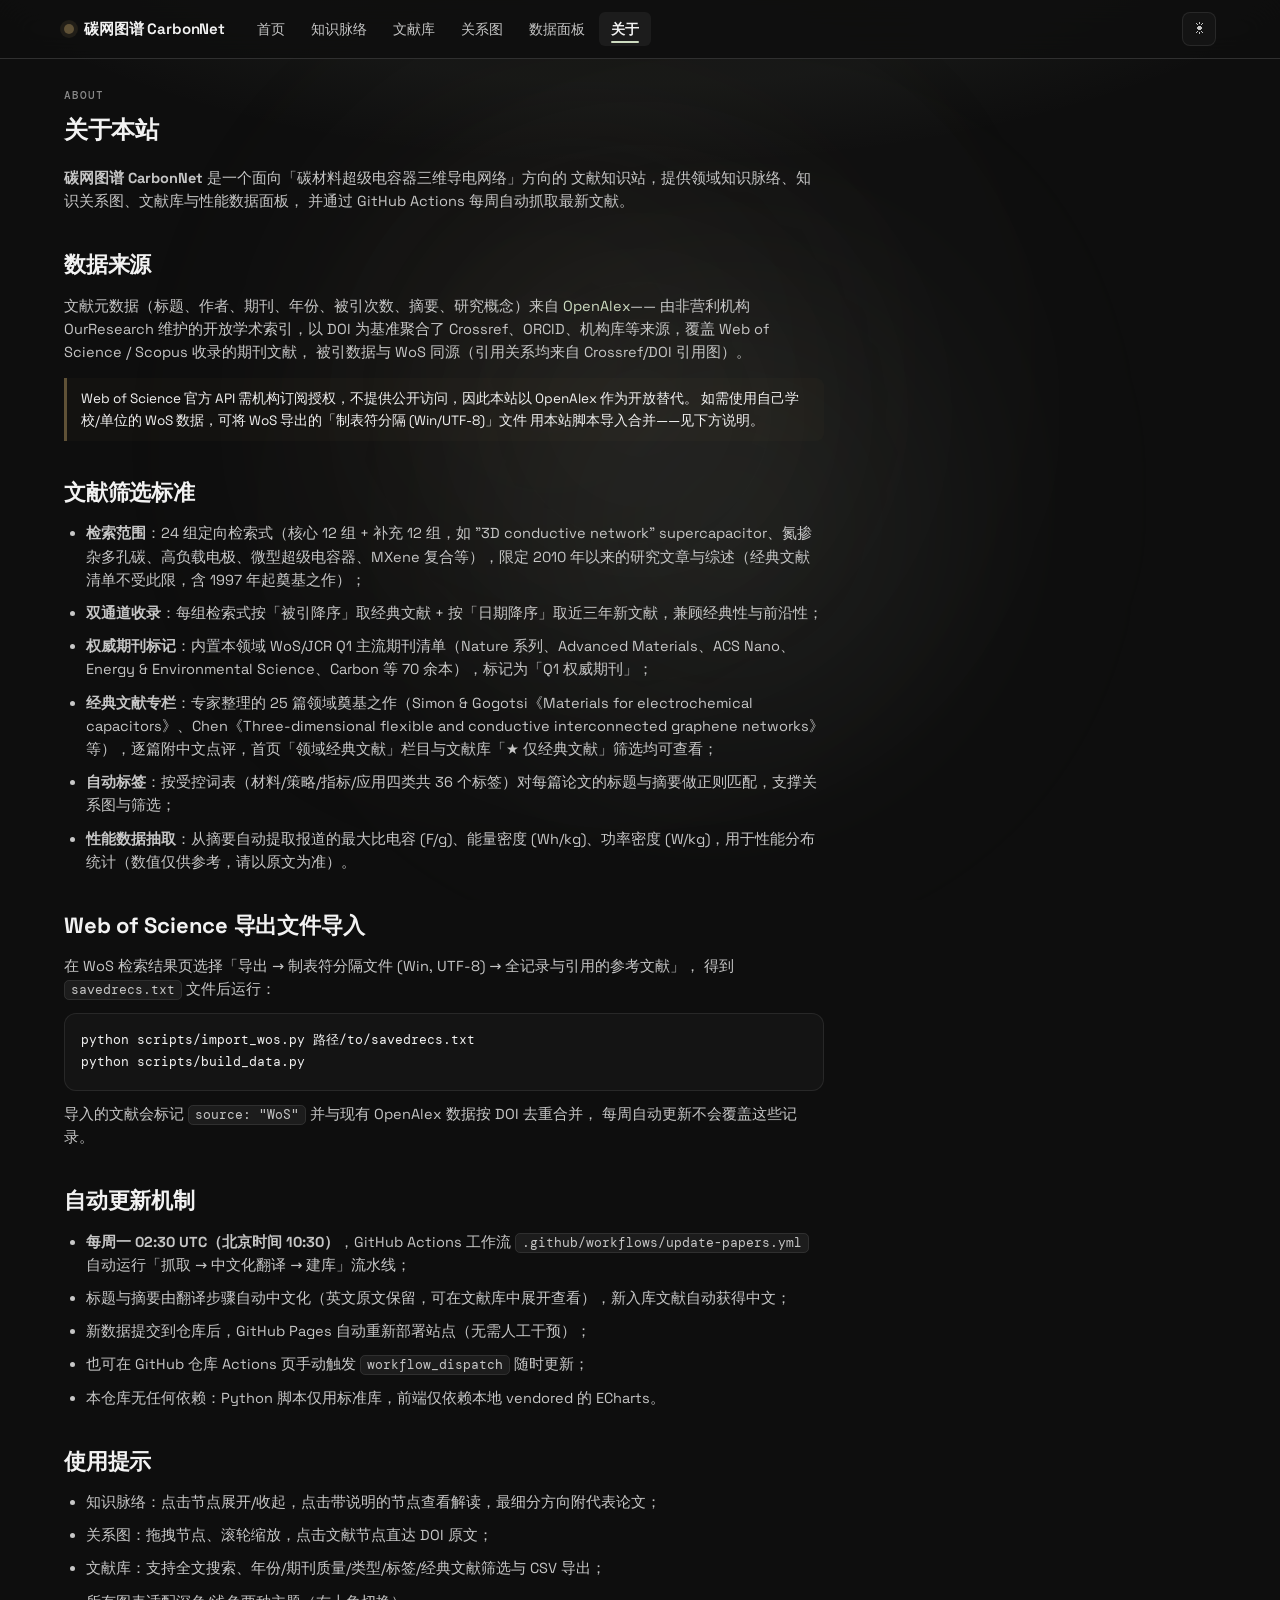
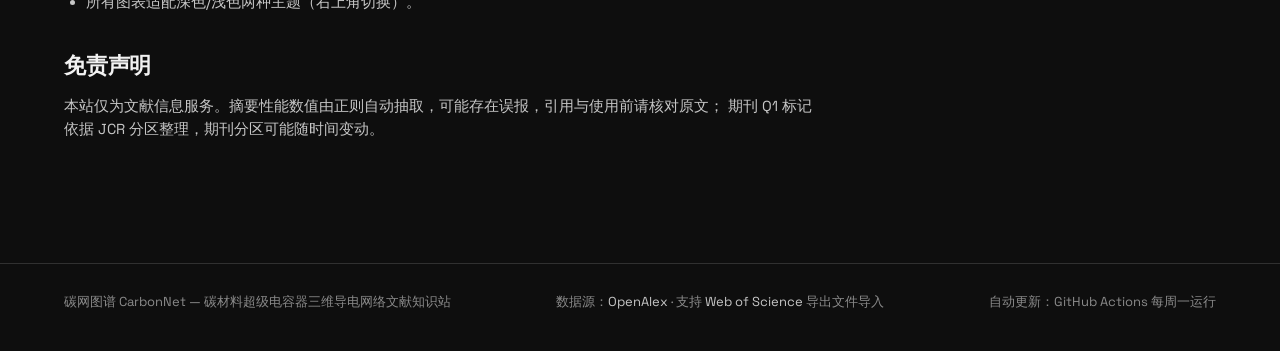
==== commit 3a0039c8: "fix: 修复鼠标移出卡片时卡片闪没（入场动画 hover 重播） - 入场动画播完即永久退役：site.js 监听 animationend 加 .entered（animation:none） -" ====
--- a/about.html
+++ b/about.html
@@ -5,7 +5,7 @@
   <meta name="viewport" content="width=device-width, initial-scale=1.0">
   <title>关于 · 碳网图谱 CarbonNet</title>
   <meta name="description" content="碳网图谱数据来源、文献筛选标准、Web of Science 导入方法与自动更新机制说明。">
-  <link rel="stylesheet" href="assets/css/style.css?v=5">
+  <link rel="stylesheet" href="assets/css/style.css?v=6">
   <link rel="icon" href="data:image/svg+xml,<svg xmlns='http://www.w3.org/2000/svg' viewBox='0 0 100 100'><circle cx='50' cy='50' r='42' fill='%235F5136'/><circle cx='30' cy='38' r='10' fill='%23CDDBC0'/><circle cx='62' cy='58' r='10' fill='%23CDDBC0'/></svg>">
 </head>
 <body data-page="about">
@@ -85,6 +85,6 @@
   </main>
 
   <script src="assets/vendor/echarts.min.js"></script>
-  <script src="assets/js/site.js?v=5"></script>
+  <script src="assets/js/site.js?v=6"></script>
 </body>
 </html>
--- a/assets/css/style.css
+++ b/assets/css/style.css
@@ -818,8 +818,10 @@
   /* 保留抬升，叠加光标驱动的微倾斜；.18s 过渡形成流体跟随感 */
   transform: perspective(720px) rotateX(var(--rx)) rotateY(var(--ry)) translateY(-3px);
 }
-/* 入场动画 fill-mode:both 会持续占住 transform，hover 时移除，倾斜才能生效 */
-.paper-card:hover, .classic-card:hover { animation: none; }
+/* 入场动画播完即永久退役（site.js 收到 animationend 后加 .entered）。
+   不能在 :hover 时移除动画——移出时动画会从头重播，fill-mode:both 令卡片
+   闪回 opacity:0（"鼠标移开卡片消失"）。 */
+.entered { animation: none !important; }
 
 /* ---------- 导航下划线滑动 ---------- */
 .nav a { position: relative; }
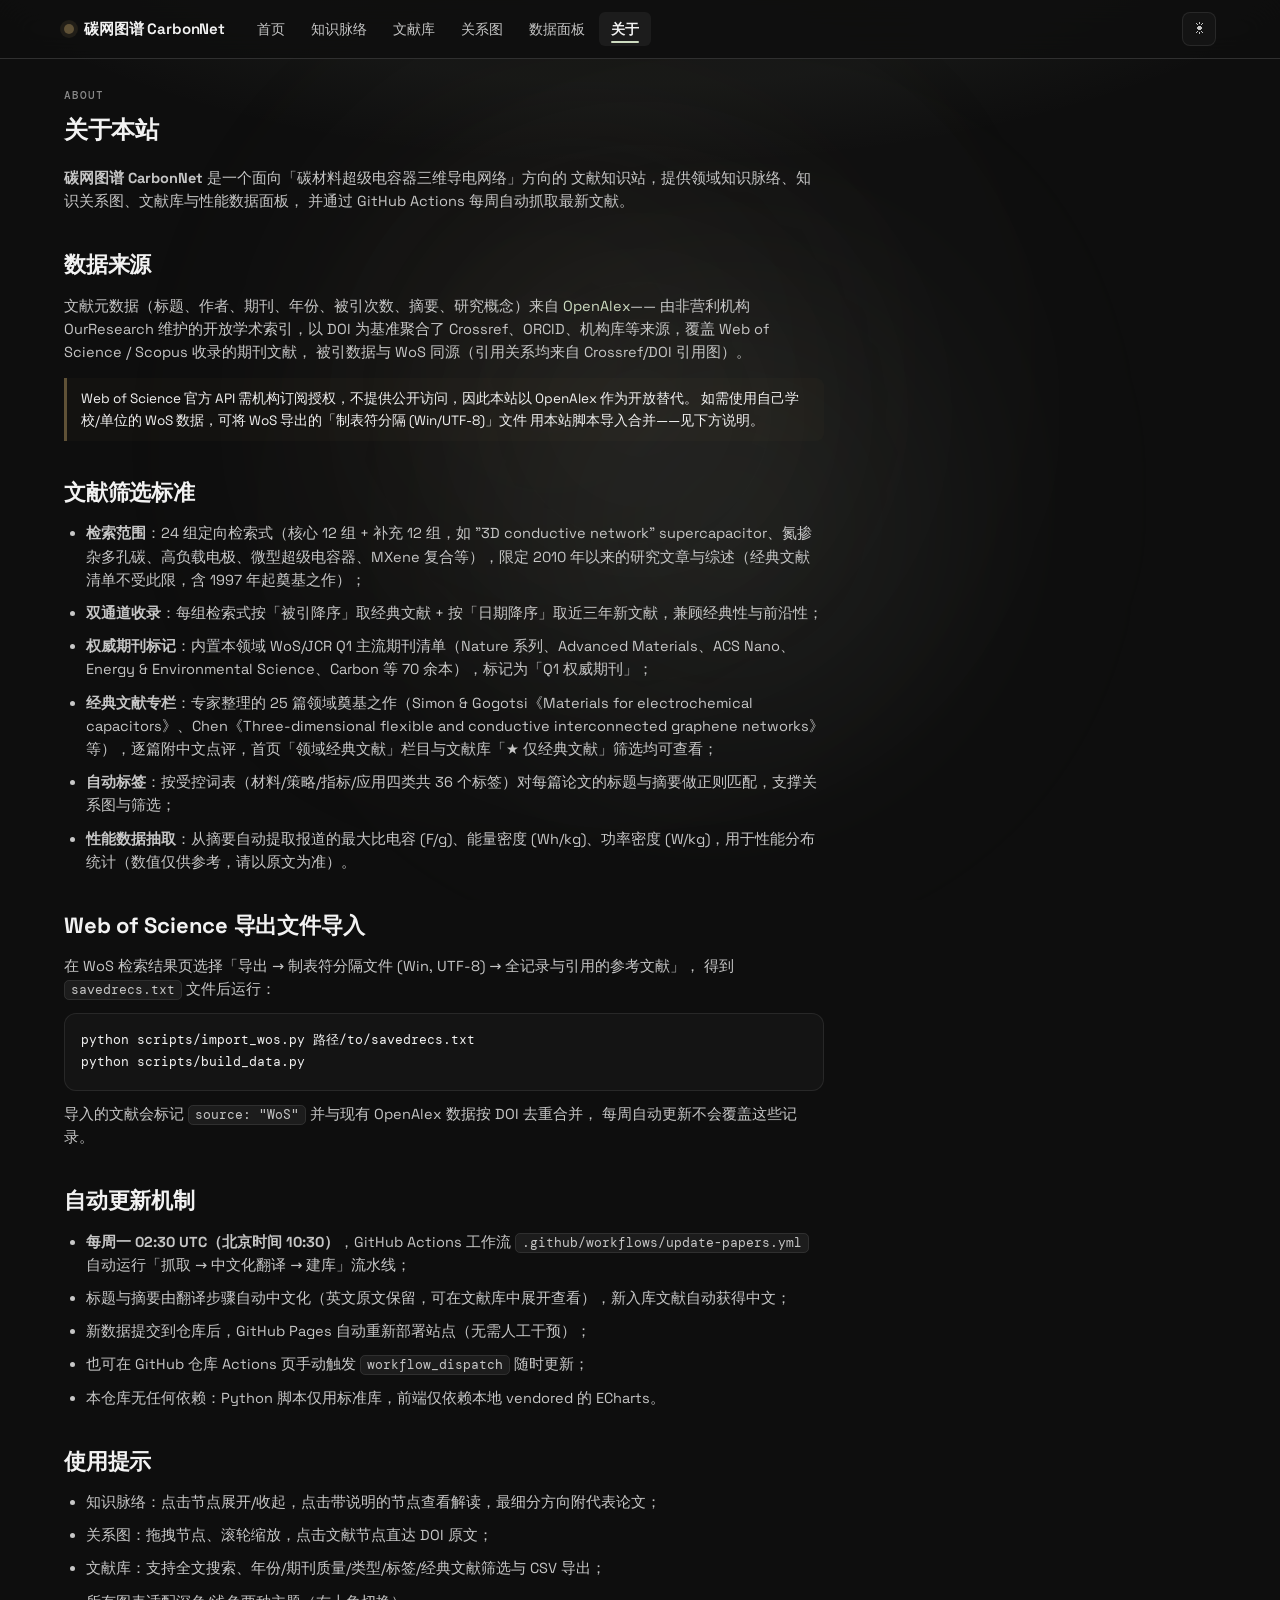
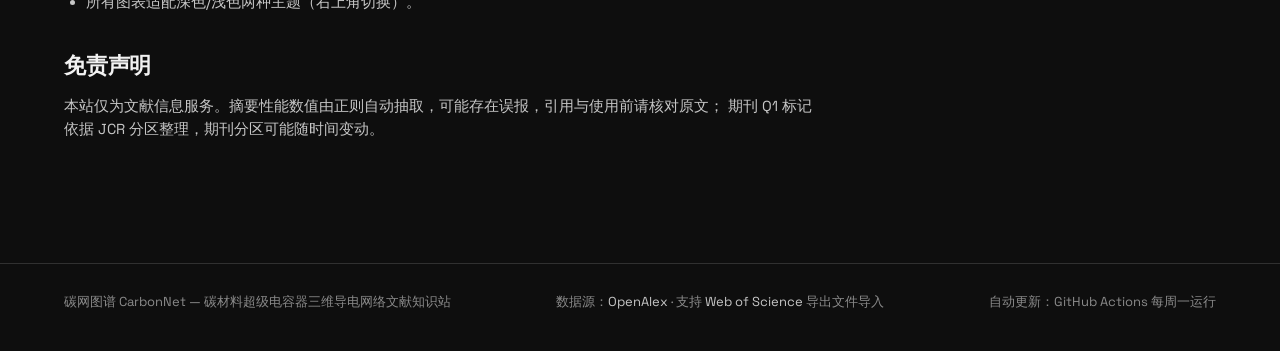
==== commit f9804759: "anim: 过渡动效全面升级，弹性落定 + 模糊渐清 + 错峰节奏（v=7） - hero 逐词上浮：加景深模糊渐清 + 结尾弹性上冲（遮罩预留裁剪余量） - 入场动效：fade-up 弹簧缓动（行程" ====
--- a/about.html
+++ b/about.html
@@ -5,7 +5,7 @@
   <meta name="viewport" content="width=device-width, initial-scale=1.0">
   <title>关于 · 碳网图谱 CarbonNet</title>
   <meta name="description" content="碳网图谱数据来源、文献筛选标准、Web of Science 导入方法与自动更新机制说明。">
-  <link rel="stylesheet" href="assets/css/style.css?v=6">
+  <link rel="stylesheet" href="assets/css/style.css?v=7">
   <link rel="icon" href="data:image/svg+xml,<svg xmlns='http://www.w3.org/2000/svg' viewBox='0 0 100 100'><circle cx='50' cy='50' r='42' fill='%235F5136'/><circle cx='30' cy='38' r='10' fill='%23CDDBC0'/><circle cx='62' cy='58' r='10' fill='%23CDDBC0'/></svg>">
 </head>
 <body data-page="about">
@@ -85,6 +85,6 @@
   </main>
 
   <script src="assets/vendor/echarts.min.js"></script>
-  <script src="assets/js/site.js?v=6"></script>
+  <script src="assets/js/site.js?v=7"></script>
 </body>
 </html>
--- a/assets/css/style.css
+++ b/assets/css/style.css
@@ -193,14 +193,19 @@
 /* 逐词上浮入场（site.js 注入 .w/.wi，produx 同款遮罩滑出） */
 .hero h1 .w {
   display: inline-block; overflow: hidden; vertical-align: top;
+  padding-top: 0.05em; margin-top: -0.05em;      /* 给弹性上冲留出裁剪余量 */
   padding-bottom: 0.06em; margin-bottom: -0.06em;
 }
 .hero h1 .wi {
   display: inline-block;
   transform: translateY(115%);
-  animation: word-up 0.9s cubic-bezier(0.22, 0.61, 0.36, 1) forwards;
-}
-@keyframes word-up { to { transform: translateY(0); } }
+  animation: word-up 0.95s cubic-bezier(0.2, 0.9, 0.3, 1.12) forwards;
+}
+/* 上浮 + 景深模糊渐清，结尾轻微上冲（弹性落定） */
+@keyframes word-up {
+  from { transform: translateY(115%); filter: blur(5px); }
+  to   { transform: translateY(0); filter: blur(0); }
+}
 .hero-sub {
   margin-top: 20px; max-width: 720px;
   color: var(--ink-2); font-size: 16px;
@@ -245,9 +250,13 @@
   border: 1px solid var(--baseline); background: var(--surface-1);
   color: var(--ink); cursor: pointer;
   transition: background .15s ease, border-color .15s ease,
-    transform .15s ease, box-shadow .2s ease;
-}
-.btn:hover { background: var(--surface-2); text-decoration: none; transform: translateY(-1px); border-color: var(--border-strong); }
+    transform .25s cubic-bezier(.3,1.4,.5,1), box-shadow .2s ease;
+}
+.btn:hover {
+  background: var(--surface-2); text-decoration: none;
+  transform: translateY(-2px) scale(1.02); border-color: var(--border-strong);
+  box-shadow: 0 8px 18px -10px rgba(0, 0, 0, 0.4);
+}
 .btn:active { transform: translateY(0); }
 .btn-primary { background: var(--accent-fill); border-color: var(--accent-fill); color: #f2f2f2; }
 .btn-primary:hover {
@@ -346,7 +355,7 @@
   color: var(--ink-2); text-decoration: none; line-height: 1.4;
   transition: color .18s ease, transform .18s ease;
 }
-.tag-cloud a:hover { color: var(--accent); transform: translateY(-2px); text-decoration: none; }
+.tag-cloud a:hover { color: var(--accent); transform: translateY(-3px) scale(1.06); text-decoration: none; }
 .tag-cloud .tc-dot {
   width: 6px; height: 6px; border-radius: 50%; flex-shrink: 0;
   background: var(--tc-color, var(--muted));
@@ -402,13 +411,13 @@
   background: var(--surface-1);
   border: 1px solid var(--border);
   border-radius: 14px; padding: 18px 20px;
-  animation: fade-up .5s cubic-bezier(.22,.61,.36,1) both;
+  animation: pop-in .55s cubic-bezier(.17,1.25,.36,1) both;
   transition: transform .18s ease, border-color .18s ease, box-shadow .22s ease;
 }
 .paper-card:hover {
   border-color: var(--border-strong);
-  transform: translateY(-2px);
-  box-shadow: 0 10px 28px -14px rgba(0, 0, 0, 0.45);
+  transform: translateY(-5px);
+  box-shadow: 0 18px 38px -16px rgba(0, 0, 0, 0.55);
 }
 :root[data-theme="light"] .paper-card:hover {
   box-shadow: 0 10px 28px -16px rgba(11, 11, 11, 0.2);
@@ -434,13 +443,13 @@
   border-left: 3px solid var(--accent-fill);
   border-radius: 14px; padding: 16px 18px;
   display: flex; flex-direction: column; gap: 8px;
-  animation: fade-up .5s cubic-bezier(.22,.61,.36,1) both;
+  animation: pop-in .55s cubic-bezier(.17,1.25,.36,1) both;
   transition: transform .18s ease, border-color .18s ease, box-shadow .22s ease;
 }
 .classic-card:hover {
   border-color: var(--border-strong);
-  transform: translateY(-2px);
-  box-shadow: 0 10px 28px -14px rgba(0, 0, 0, 0.45);
+  transform: translateY(-5px);
+  box-shadow: 0 18px 38px -16px rgba(0, 0, 0, 0.55);
 }
 :root[data-theme="light"] .classic-card:hover {
   box-shadow: 0 10px 28px -16px rgba(11, 11, 11, 0.2);
@@ -462,17 +471,23 @@
 }
 
 /* ---------- 入场动效（site.js 按视口位置添加对应类） ---------- */
+/* 板块级：行程加大 + 弹簧缓动（结尾轻微上冲），有"弹出来"的动感 */
 @keyframes fade-up {
-  from { opacity: 0; transform: translateY(16px); }
-  to   { opacity: 1; transform: translateY(0); }
-}
-.fade-up { animation: fade-up .6s cubic-bezier(.22,.61,.36,1) both; }
-/* 首屏外元素：滚动进入时淡入 */
-.io-hide { opacity: 0; transform: translateY(16px); }
+  from { opacity: 0; transform: translateY(28px) scale(0.99); }
+  to   { opacity: 1; transform: translateY(0) scale(1); }
+}
+.fade-up { animation: fade-up .7s cubic-bezier(.17,1.25,.36,1) both; }
+/* 卡片/行级元素：弹性回弹 + 景深模糊渐清 */
+@keyframes pop-in {
+  from { opacity: 0; transform: translateY(22px) scale(0.95); filter: blur(5px); }
+  to   { opacity: 1; transform: translateY(0) scale(1); filter: blur(0); }
+}
+/* 首屏外元素：滚动进入时淡入（弹簧缓动） */
+.io-hide { opacity: 0; transform: translateY(28px) scale(0.985); }
 .io-in {
-  opacity: 1; transform: translateY(0);
+  opacity: 1; transform: translateY(0) scale(1);
   transition: opacity .55s cubic-bezier(.22,.61,.36,1),
-              transform .55s cubic-bezier(.22,.61,.36,1);
+              transform .7s cubic-bezier(.17,1.25,.36,1);
 }
 /* 品牌圆点呼吸光晕 */
 @keyframes brand-pulse {
@@ -529,7 +544,7 @@
   backdrop-filter: blur(8px);
   border: 1px solid var(--border-strong); border-radius: 14px;
   padding: 16px; font-size: 13.5px; display: none;
-  animation: fade-up .28s cubic-bezier(.22,.61,.36,1) both;
+  animation: pop-in .4s cubic-bezier(.17,1.25,.36,1) both;
 }
 .node-detail-panel h4 { font-size: 15px; margin-bottom: 2px; }
 .node-detail-panel .en { color: var(--accent); font-family: var(--font-mono); font-size: 12px; margin-bottom: 8px; }
@@ -784,7 +799,7 @@
   position: absolute; inset: -2px;
   background: linear-gradient(115deg,
     transparent 32%,
-    color-mix(in srgb, var(--accent) 8%, transparent) 50%,
+    color-mix(in srgb, var(--accent) 12%, transparent) 50%,
     transparent 68%);
   transform: translateX(-130%) skewX(-10deg);
   pointer-events: none;
@@ -805,7 +820,7 @@
   position: absolute; inset: 0;
   border-radius: inherit;
   background: radial-gradient(240px circle at var(--mx) var(--my),
-    color-mix(in srgb, var(--accent) 12%, transparent), transparent 65%);
+    color-mix(in srgb, var(--accent) 16%, transparent), transparent 65%);
   opacity: 0;
   pointer-events: none;
   transition: opacity 0.3s ease;
@@ -816,7 +831,7 @@
 }
 a.card:hover, .paper-card:hover, .classic-card:hover, .kpi:hover {
   /* 保留抬升，叠加光标驱动的微倾斜；.18s 过渡形成流体跟随感 */
-  transform: perspective(720px) rotateX(var(--rx)) rotateY(var(--ry)) translateY(-3px);
+  transform: perspective(720px) rotateX(var(--rx)) rotateY(var(--ry)) translateY(-4px) scale(1.015);
 }
 /* 入场动画播完即永久退役（site.js 收到 animationend 后加 .entered）。
    不能在 :hover 时移除动画——移出时动画会从头重播，fill-mode:both 令卡片
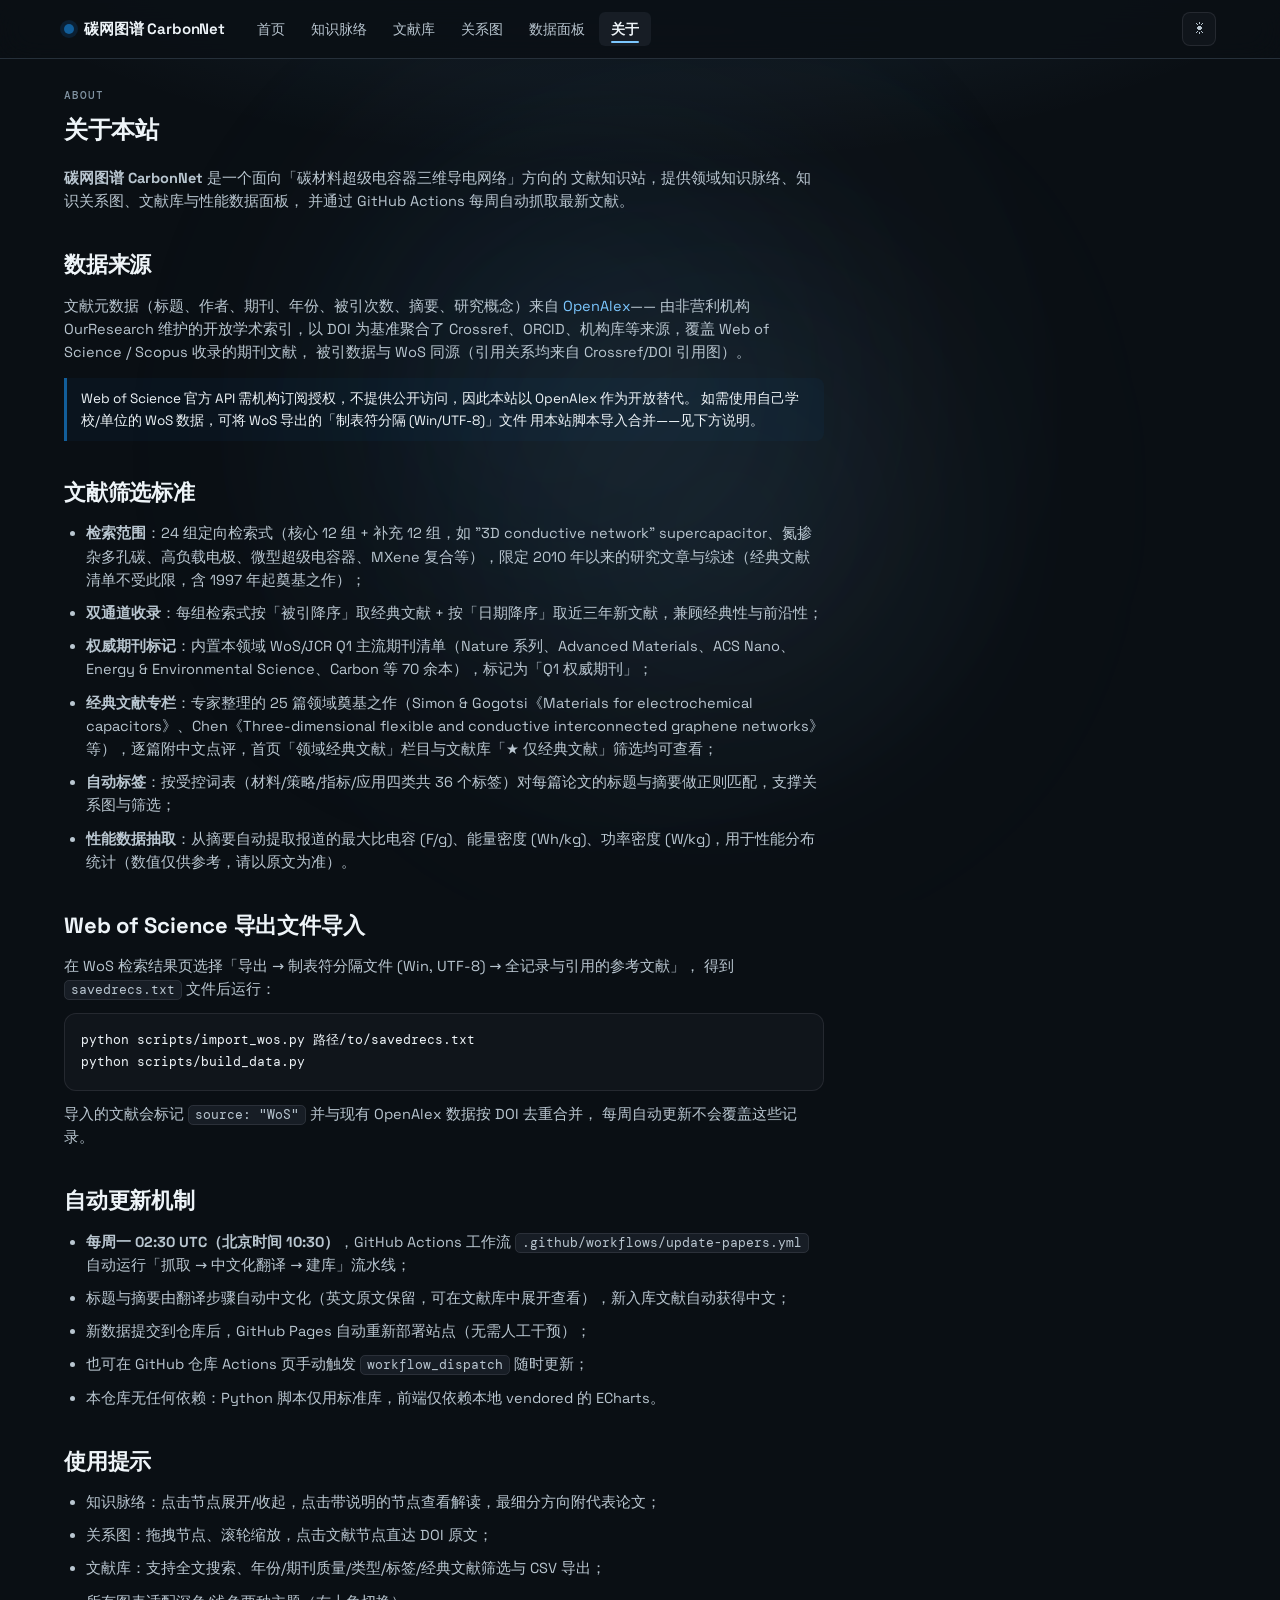
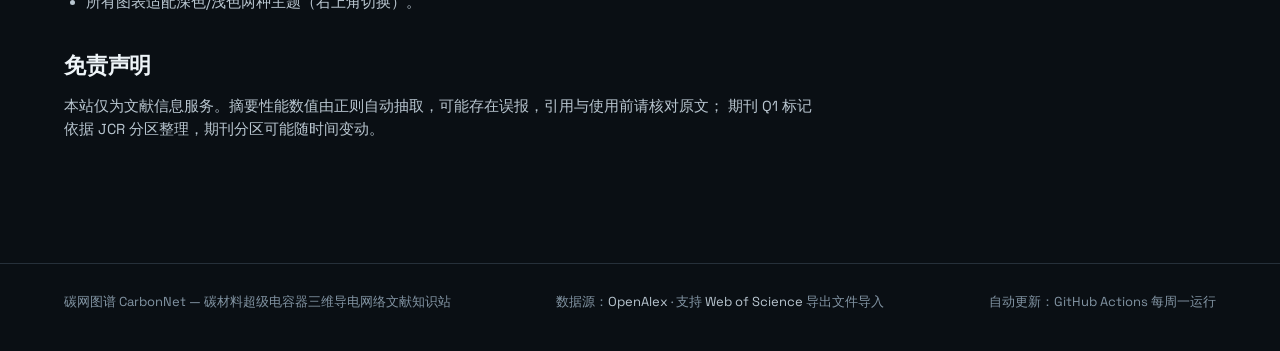
==== commit 485960f3: "style: 全站换肤——电光青蓝科技配色（v=8），弃青铜/鼠尾草复古色调 - 暗色：蓝调近黑 #0a0f14 + 电光青 #7cc7ff + 深蓝按钮 #125e9a - 浅色：冷灰蓝底 #f4f" ====
--- a/about.html
+++ b/about.html
@@ -5,8 +5,8 @@
   <meta name="viewport" content="width=device-width, initial-scale=1.0">
   <title>关于 · 碳网图谱 CarbonNet</title>
   <meta name="description" content="碳网图谱数据来源、文献筛选标准、Web of Science 导入方法与自动更新机制说明。">
-  <link rel="stylesheet" href="assets/css/style.css?v=7">
-  <link rel="icon" href="data:image/svg+xml,<svg xmlns='http://www.w3.org/2000/svg' viewBox='0 0 100 100'><circle cx='50' cy='50' r='42' fill='%235F5136'/><circle cx='30' cy='38' r='10' fill='%23CDDBC0'/><circle cx='62' cy='58' r='10' fill='%23CDDBC0'/></svg>">
+  <link rel="stylesheet" href="assets/css/style.css?v=8">
+  <link rel="icon" href="data:image/svg+xml,<svg xmlns='http://www.w3.org/2000/svg' viewBox='0 0 100 100'><circle cx='50' cy='50' r='42' fill='%23125E9A'/><circle cx='30' cy='38' r='10' fill='%237CC7FF'/><circle cx='62' cy='58' r='10' fill='%237CC7FF'/></svg>">
 </head>
 <body data-page="about">
 
@@ -85,6 +85,6 @@
   </main>
 
   <script src="assets/vendor/echarts.min.js"></script>
-  <script src="assets/js/site.js?v=7"></script>
+  <script src="assets/js/site.js?v=8"></script>
 </body>
 </html>
--- a/assets/css/style.css
+++ b/assets/css/style.css
@@ -1,8 +1,8 @@
 /* ============================================================
-   碳网图谱 CarbonNet · 设计系统（produx.design 风格版）
+   碳网图谱 CarbonNet · 设计系统（电光青蓝科技风）
    ------------------------------------------------------------
-   气质参照 produx.design：近黑编辑式暗色、超大号怪诞体标题、
-   灰阶 + 青铜棕 (#5F5136) + 鼠尾草绿 (#CDDBC0) 点缀、
+   蓝调近黑编辑式暗色、超大号怪诞体标题、
+   灰阶 + 电光青 (#7CC7FF) + 深蓝 (#125E9A) 点缀、
    逐词上浮 hero 入场、细边框、17px 毛玻璃顶栏。
    分类色（s1–s8）仅在图表/标签点中使用，保证数据可读性。
    字体：Space Grotesk（标题/数字）+ DM Mono（点缀），本地打包。
@@ -37,30 +37,30 @@
   --font-sans: "Space Grotesk", system-ui, -apple-system, "Segoe UI",
     "Microsoft YaHei", "PingFang SC", "Noto Sans SC", sans-serif;
   --font-mono: "DM Mono", ui-monospace, "Cascadia Code", Consolas, monospace;
-  /* 表面与墨水（produx 灰阶） */
-  --page: #0e0e0e;
-  --surface-1: #141414;
-  --surface-2: #1c1c1c;
-  --ink: #f2f2f2;
-  --ink-2: #c6c6c6;
-  --muted: #8a8a8a;
-  --grid: #242424;
-  --baseline: #303030;
-  --border: rgba(242, 242, 242, 0.09);
-  --border-strong: rgba(242, 242, 242, 0.17);
-  /* 强调：鼠尾草绿（文字/链接/下划线）+ 青铜棕（填充） */
-  --accent: #cddbc0;
-  --accent-fill: #5f5136;
-  --accent-fill-hover: #6f6040;
+  /* 表面与墨水（蓝调灰阶） */
+  --page: #0a0f14;
+  --surface-1: #10151b;
+  --surface-2: #171d25;
+  --ink: #eef4f8;
+  --ink-2: #b9c6d0;
+  --muted: #8294a3;
+  --grid: #1d252e;
+  --baseline: #26303a;
+  --border: rgba(238, 244, 248, 0.09);
+  --border-strong: rgba(238, 244, 248, 0.17);
+  /* 强调：电光青（文字/链接/下划线）+ 深蓝（填充） */
+  --accent: #7cc7ff;
+  --accent-fill: #125e9a;
+  --accent-fill-hover: #1772b8;
   /* 背景光斑色 */
-  --blob-1: #5f5136; --blob-2: #cddbc0; --blob-3: #6e6e6e;
+  --blob-1: #125e9a; --blob-2: #7cc7ff; --blob-3: #5a6a7a;
   /* 分类色（8 槽，低饱和，仅图表/标签点） */
   --s1: #6f9bd2; --s2: #cf8f5e; --s3: #5aa88a; --s4: #c8a860;
   --s5: #c07fa0; --s6: #8fa860; --s7: #918ac6; --s8: #c87f76;
-  /* 顺序色阶（青铜棕明度阶梯，浅=大值） */
-  --seq-100: #ece0c8; --seq-250: #d8c39b; --seq-300: #c6aa77;
-  --seq-350: #b1935c; --seq-400: #9a7c48; --seq-500: #7a6038;
-  --seq-600: #57452c; --seq-700: #372b1d;
+  /* 顺序色阶（蓝系明度阶梯，浅=大值） */
+  --seq-100: #e8f4ff; --seq-250: #c3e2ff; --seq-300: #9ccbff;
+  --seq-350: #74b1f5; --seq-400: #4f94e0; --seq-500: #3274bb;
+  --seq-600: #235489; --seq-700: #163a60;
   /* 状态色 */
   --good: #2fbf5f; --warning: #fab219; --serious: #ec835a; --critical: #d03b3b;
   --delta-up: #2fbf5f;
@@ -68,27 +68,27 @@
 
 :root[data-theme="light"] {
   color-scheme: light;
-  --page: #f2f2f2;
-  --surface-1: #fafafa;
-  --surface-2: #e9e9e9;
-  --ink: #141414;
-  --ink-2: #3f3f3f;
-  --muted: #6a6a6a;
-  --grid: #dfdfdf;
-  --baseline: #c9c9c9;
-  --border: rgba(20, 20, 20, 0.10);
-  --border-strong: rgba(20, 20, 20, 0.20);
-  --accent: #55674a;           /* 加深保证浅底 AA */
-  --accent-fill: #5f5136;      /* 白字对比 6:1 达标 */
-  --accent-fill-hover: #4f432c;
-  --blob-1: #5f5136; --blob-2: #a7b896; --blob-3: #9a9a9a;
+  --page: #f4f7fa;
+  --surface-1: #fbfcfe;
+  --surface-2: #e9eef3;
+  --ink: #10161c;
+  --ink-2: #3c4854;
+  --muted: #64707c;
+  --grid: #dfe6ec;
+  --baseline: #ccd5dd;
+  --border: rgba(16, 22, 28, 0.10);
+  --border-strong: rgba(16, 22, 28, 0.20);
+  --accent: #0b6ab8;           /* 加深保证浅底 AA */
+  --accent-fill: #125e9a;      /* 白字对比 ~6:1 达标 */
+  --accent-fill-hover: #0e5686;
+  --blob-1: #125e9a; --blob-2: #8fc9ef; --blob-3: #8a98a5;
   /* 分类色（浅色列） */
   --s1: #3d6ea8; --s2: #b06a3c; --s3: #3d8a6b; --s4: #a88a3c;
   --s5: #a56282; --s6: #74883c; --s7: #6f66a8; --s8: #a8625a;
   /* 顺序色阶（浅色模式反向锚点由 JS 反转，此处与暗色同一色阶） */
-  --seq-100: #ece0c8; --seq-250: #d8c39b; --seq-300: #c6aa77;
-  --seq-350: #b1935c; --seq-400: #9a7c48; --seq-500: #7a6038;
-  --seq-600: #57452c; --seq-700: #372b1d;
+  --seq-100: #e8f4ff; --seq-250: #c3e2ff; --seq-300: #9ccbff;
+  --seq-350: #74b1f5; --seq-400: #4f94e0; --seq-500: #3274bb;
+  --seq-600: #235489; --seq-700: #163a60;
   /* 状态色（固定不换） */
   --good: #0ca30c; --warning: #b87800; --serious: #c85f33; --critical: #c22d2d;
   --delta-up: #006300;
@@ -106,7 +106,7 @@
   line-height: 1.6;
   font-size: 15px;
   -webkit-font-smoothing: antialiased;
-  /* 顶部氛围光晕（青铜 + 鼠尾草绿，克制） */
+  /* 顶部氛围光晕（电光蓝 + 青，克制） */
   background-image: radial-gradient(1100px 480px at 50% -180px,
     color-mix(in srgb, var(--accent-fill) 9%, transparent),
     color-mix(in srgb, var(--accent) 4%, transparent) 55%,
@@ -731,9 +731,9 @@
 /* ============================================================
    流体动效层（produx 克制版）
    ------------------------------------------------------------
-   1) .fluid-bg        全站流体光晕背景（青铜/鼠尾草绿/中性灰
+   1) .fluid-bg        全站流体光晕背景（电光蓝/青/灰蓝
                        三色斑缓慢漂移，仅 transform 动画）
-   2) 卡片光泽扫过      hover 时一道鼠尾草绿光泽斜向划过
+   2) 卡片光泽扫过      hover 时一道电光青光泽斜向划过
    3) 卡片悬浮跟随      光标聚光 + 3D 微倾斜（JS 写入 CSS 变量）
    4) 导航下划线滑动 / 按钮按压回弹
    ============================================================ */
@@ -789,7 +789,7 @@
   100% { transform: translate3d(-7%, -3%, 0) rotate(140deg) scale(1); }
 }
 
-/* ---------- 卡片光泽扫过（hover 液体质感，鼠尾草绿） ---------- */
+/* ---------- 卡片光泽扫过（hover 液体质感，电光青） ---------- */
 a.card, .paper-card, .classic-card {
   position: relative;
   overflow: hidden;
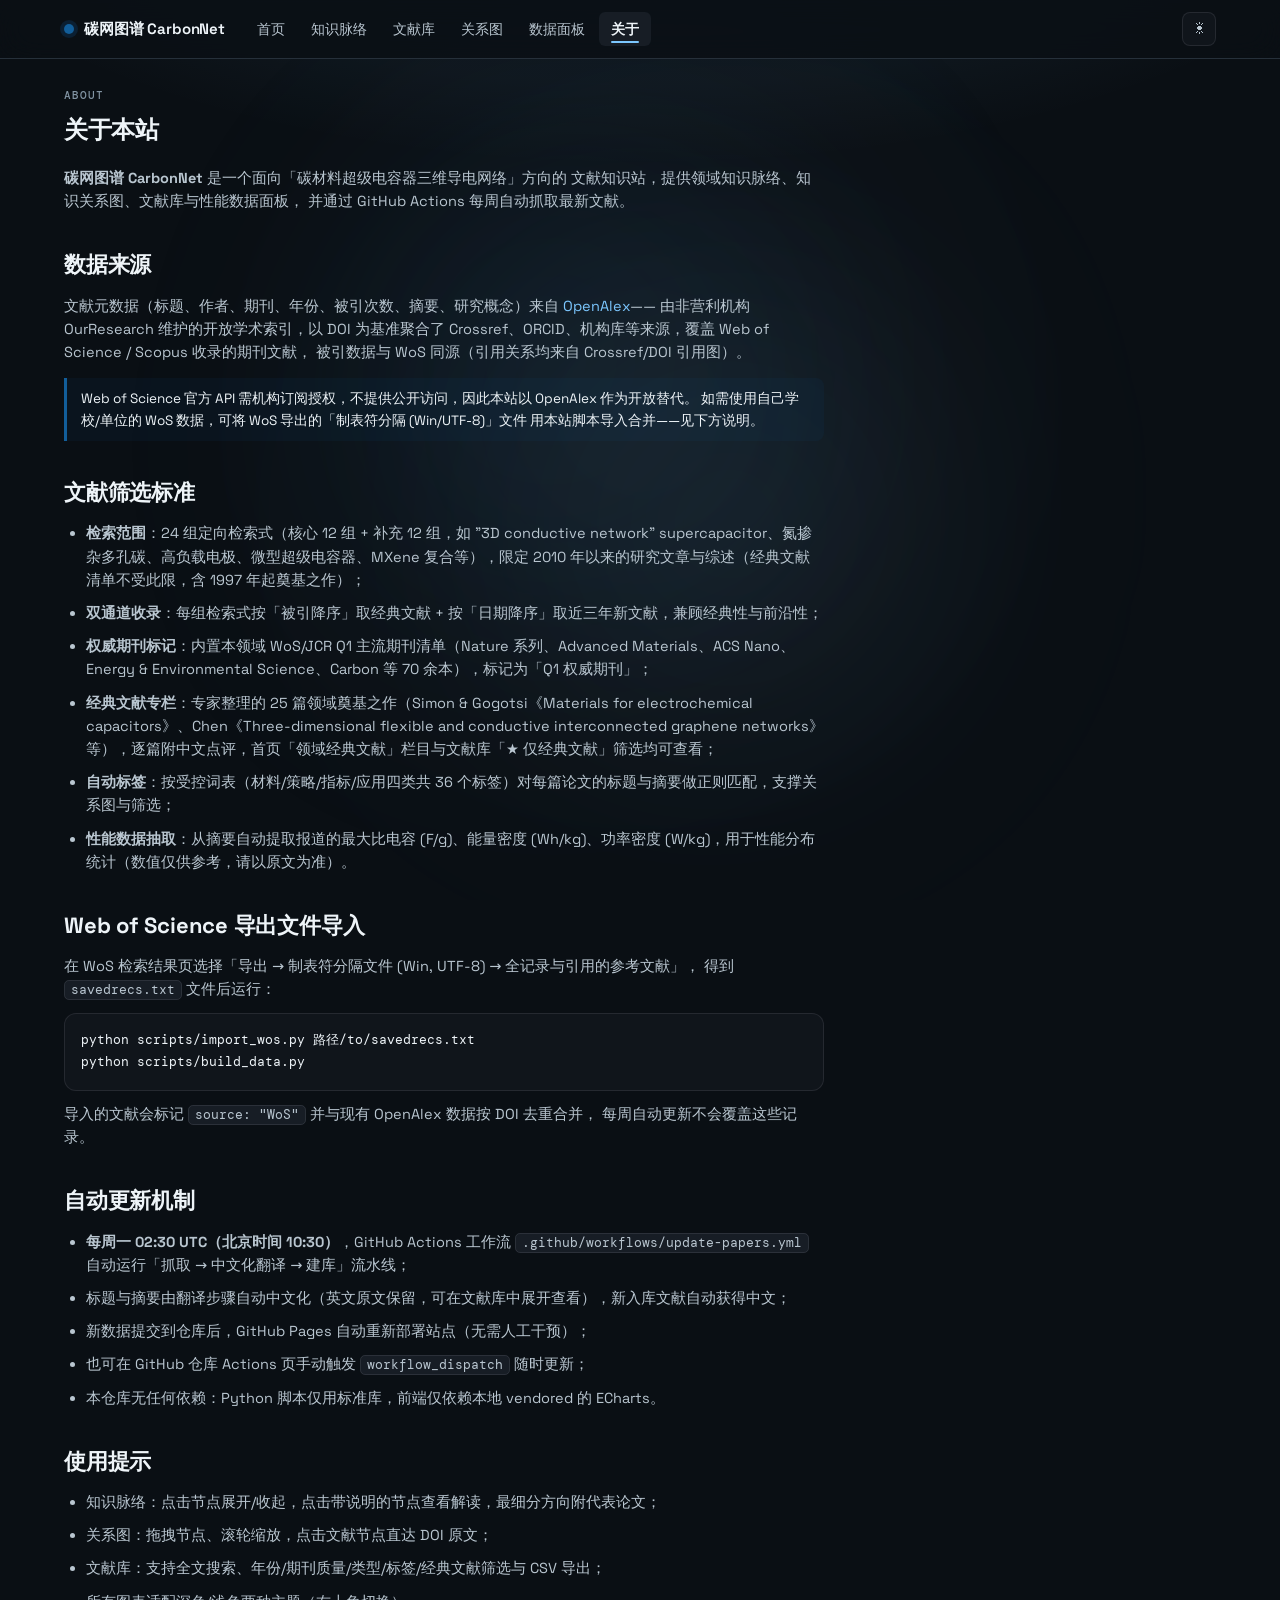
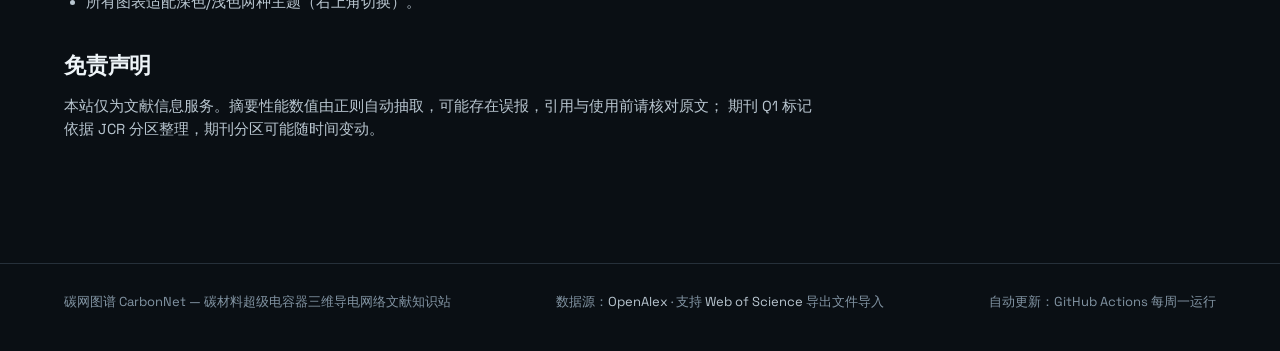
==== commit 7c57d326: "feat: 论文详情页 + 一键回顶 + 筛选/表格入场动效（v=9） - 新增 paper.html 文献详情页（?id=/?doi=）：完整元信息、中英摘要、   主题标签（可跳文献库筛选）、经典" ====
--- a/about.html
+++ b/about.html
@@ -5,7 +5,7 @@
   <meta name="viewport" content="width=device-width, initial-scale=1.0">
   <title>关于 · 碳网图谱 CarbonNet</title>
   <meta name="description" content="碳网图谱数据来源、文献筛选标准、Web of Science 导入方法与自动更新机制说明。">
-  <link rel="stylesheet" href="assets/css/style.css?v=8">
+  <link rel="stylesheet" href="assets/css/style.css?v=9">
   <link rel="icon" href="data:image/svg+xml,<svg xmlns='http://www.w3.org/2000/svg' viewBox='0 0 100 100'><circle cx='50' cy='50' r='42' fill='%23125E9A'/><circle cx='30' cy='38' r='10' fill='%237CC7FF'/><circle cx='62' cy='58' r='10' fill='%237CC7FF'/></svg>">
 </head>
 <body data-page="about">
@@ -85,6 +85,6 @@
   </main>
 
   <script src="assets/vendor/echarts.min.js"></script>
-  <script src="assets/js/site.js?v=8"></script>
+  <script src="assets/js/site.js?v=9"></script>
 </body>
 </html>
--- a/assets/css/style.css
+++ b/assets/css/style.css
@@ -159,6 +159,27 @@
 .theme-btn:hover { border-color: var(--border-strong); color: var(--ink); }
 .theme-btn:active { transform: rotate(90deg) scale(0.92); }
 
+/* ---------- 一键回到顶部（site.js 注入） ---------- */
+.back-top {
+  position: fixed; right: 22px; bottom: 26px; z-index: 90;
+  width: 44px; height: 44px; border-radius: 50%;
+  border: 1px solid var(--border-strong);
+  background: color-mix(in srgb, var(--surface-1) 90%, transparent);
+  backdrop-filter: blur(8px);
+  -webkit-backdrop-filter: blur(8px);
+  color: var(--ink); font-size: 17px; line-height: 1;
+  cursor: pointer;
+  opacity: 0; transform: translateY(12px); pointer-events: none;
+  transition: opacity .3s ease, transform .3s cubic-bezier(.3,1.4,.5,1),
+    background .15s ease, color .15s ease, border-color .15s ease, box-shadow .25s ease;
+}
+.back-top.show { opacity: 1; transform: translateY(0); pointer-events: auto; }
+.back-top:hover {
+  background: var(--accent-fill); border-color: var(--accent-fill);
+  color: #f2f2f2; transform: translateY(-3px);
+  box-shadow: 0 10px 24px -8px color-mix(in srgb, var(--accent-fill) 70%, transparent);
+}
+
 /* ---------- 页脚 ---------- */
 .site-footer {
   margin-top: 72px; padding: 28px 0 40px;
@@ -436,6 +457,63 @@
 }
 .paper-tags { margin-top: 10px; }
 
+/* ---------- 论文详情页（paper.html） ---------- */
+.breadcrumb {
+  display: flex; gap: 18px; flex-wrap: wrap;
+  margin-bottom: 20px; font-size: 13px;
+}
+.breadcrumb a { color: var(--muted); }
+.breadcrumb a:hover { color: var(--accent); }
+.paper-detail {
+  background: var(--surface-1);
+  border: 1px solid var(--border); border-radius: 16px;
+  padding: 32px 36px;
+  animation: pop-in .5s cubic-bezier(.17,1.25,.36,1) both;
+}
+@media (max-width: 720px) { .paper-detail { padding: 22px 20px; } }
+.paper-detail h1 {
+  font-size: clamp(23px, 3vw, 33px);
+  font-weight: 700; line-height: 1.32; letter-spacing: -0.015em;
+}
+.paper-detail .pd-en { color: var(--muted); font-size: 14.5px; margin-top: 8px; line-height: 1.6; }
+.pd-badges { display: flex; flex-wrap: wrap; gap: 8px; margin-top: 16px; }
+.pd-badges .badge { padding: 3px 10px; }
+.pd-meta {
+  display: flex; flex-wrap: wrap; gap: 10px 36px;
+  margin-top: 20px; padding: 14px 18px;
+  background: var(--surface-2);
+  border: 1px solid var(--border); border-radius: 12px;
+  font-size: 14px;
+}
+.pd-meta .k {
+  display: block; font-family: var(--font-mono);
+  font-size: 11px; color: var(--muted);
+  letter-spacing: .05em; margin-bottom: 3px;
+}
+.pd-meta .v { color: var(--ink); font-variant-numeric: tabular-nums; }
+.pd-meta a.v { color: var(--accent); }
+.pd-authors { margin-top: 18px; color: var(--muted); font-size: 13px; line-height: 1.8; }
+.pd-sec {
+  margin-top: 28px; padding-top: 18px; border-top: 1px solid var(--grid);
+  font-size: 15.5px; font-weight: 650; letter-spacing: -0.01em;
+}
+.pd-abs p { margin-top: 10px; color: var(--ink-2); font-size: 14.5px; line-height: 1.9; }
+.pd-abs details { margin-top: 10px; }
+.pd-abs summary { cursor: pointer; color: var(--accent); font-size: 13px; }
+.pd-abs .pd-en-abs { color: var(--ink-2); font-size: 13.5px; line-height: 1.85; margin-top: 8px; }
+.pd-tags { margin-top: 10px; }
+.pd-note {
+  border-left: 3px solid var(--accent-fill);
+  padding: 14px 18px; margin-top: 22px;
+  background: color-mix(in srgb, var(--accent-fill) 8%, transparent);
+  border-radius: 0 10px 10px 0;
+}
+.pd-note-title {
+  font-family: var(--font-mono); font-size: 12px; letter-spacing: .06em;
+  color: var(--accent); margin-bottom: 8px;
+}
+.pd-note p { color: var(--ink-2); font-size: 14px; line-height: 1.85; }
+
 /* ---------- 经典文献卡片 ---------- */
 .classic-card {
   background: var(--surface-1);
@@ -477,6 +555,12 @@
   to   { opacity: 1; transform: translateY(0) scale(1); }
 }
 .fade-up { animation: fade-up .7s cubic-bezier(.17,1.25,.36,1) both; }
+/* 表格行级入场：轻微位移 + 淡入（Safari 对 tr 的 transform 支持差，自动退化为纯淡入） */
+@keyframes row-in {
+  from { opacity: 0; transform: translateY(10px); }
+  to   { opacity: 1; transform: translateY(0); }
+}
+tr.row-in { animation: row-in .45s cubic-bezier(.17,1.25,.36,1) both; }
 /* 卡片/行级元素：弹性回弹 + 景深模糊渐清 */
 @keyframes pop-in {
   from { opacity: 0; transform: translateY(22px) scale(0.95); filter: blur(5px); }
